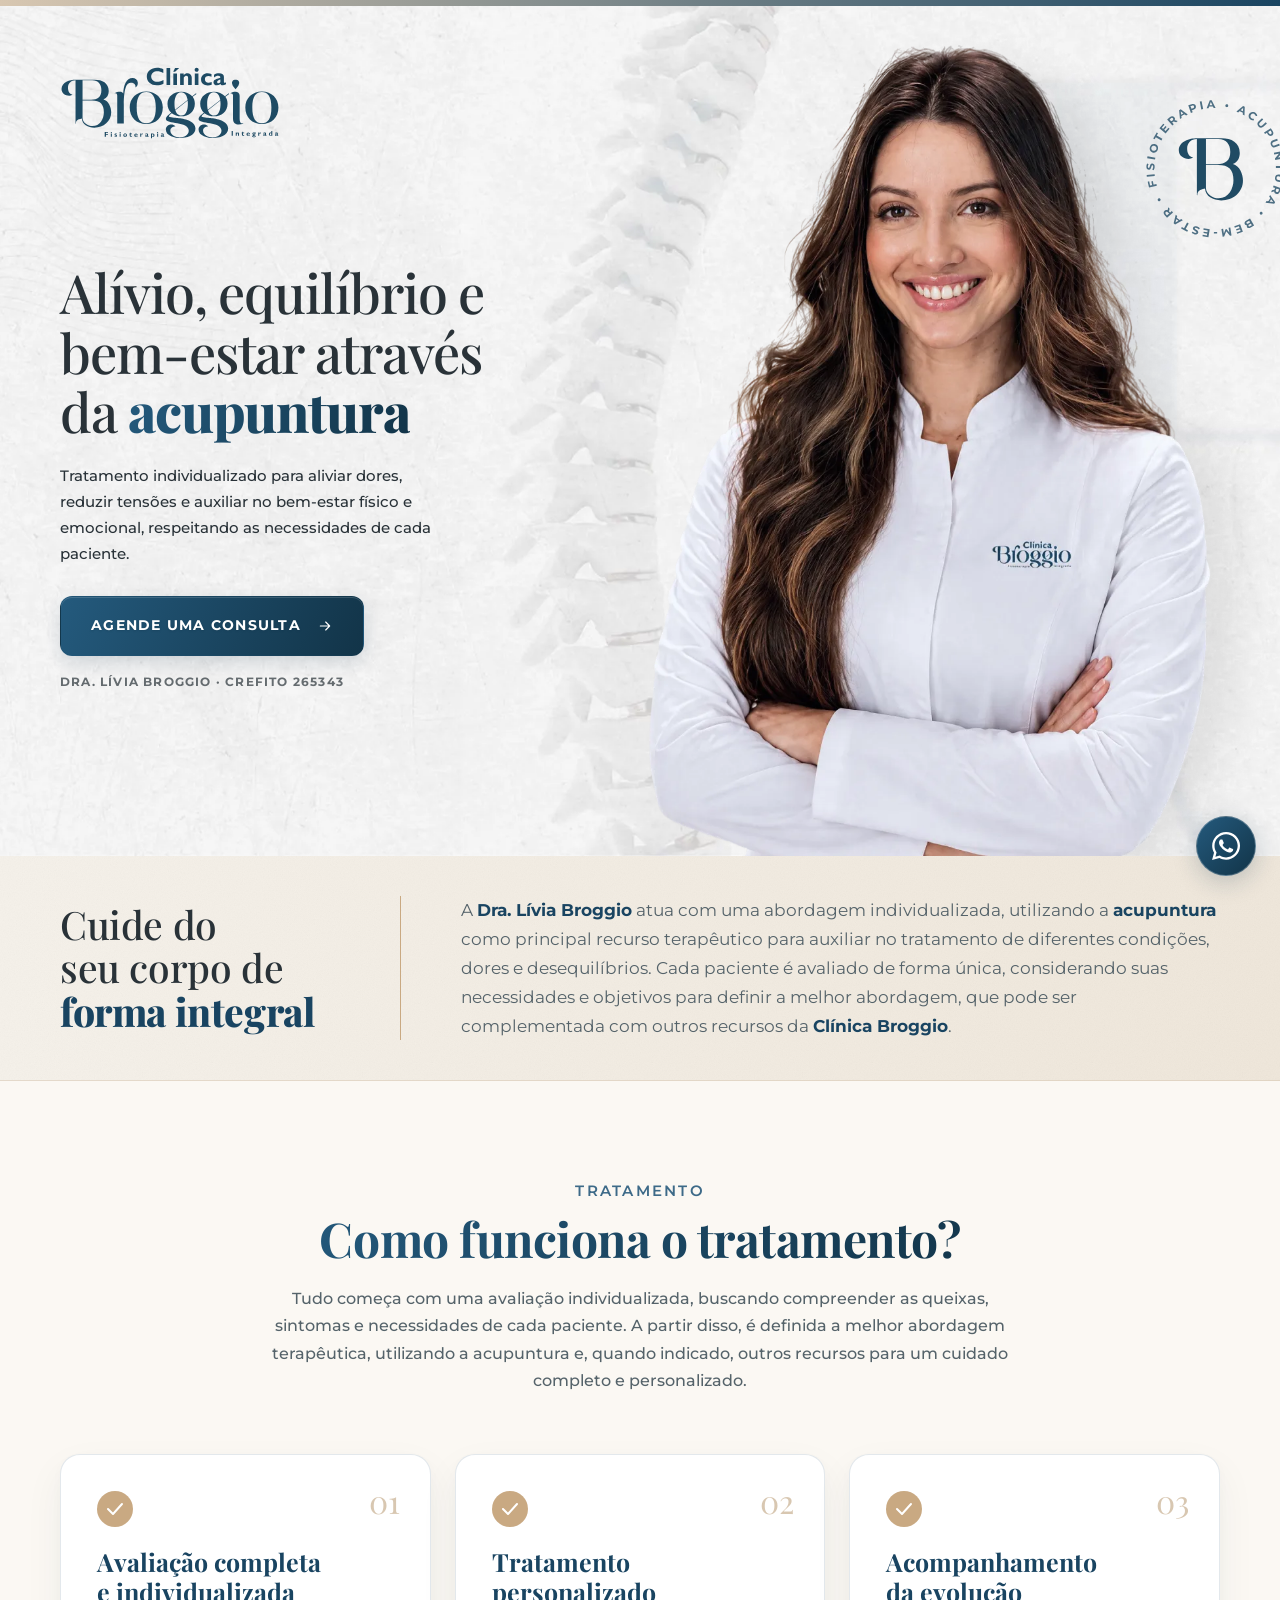
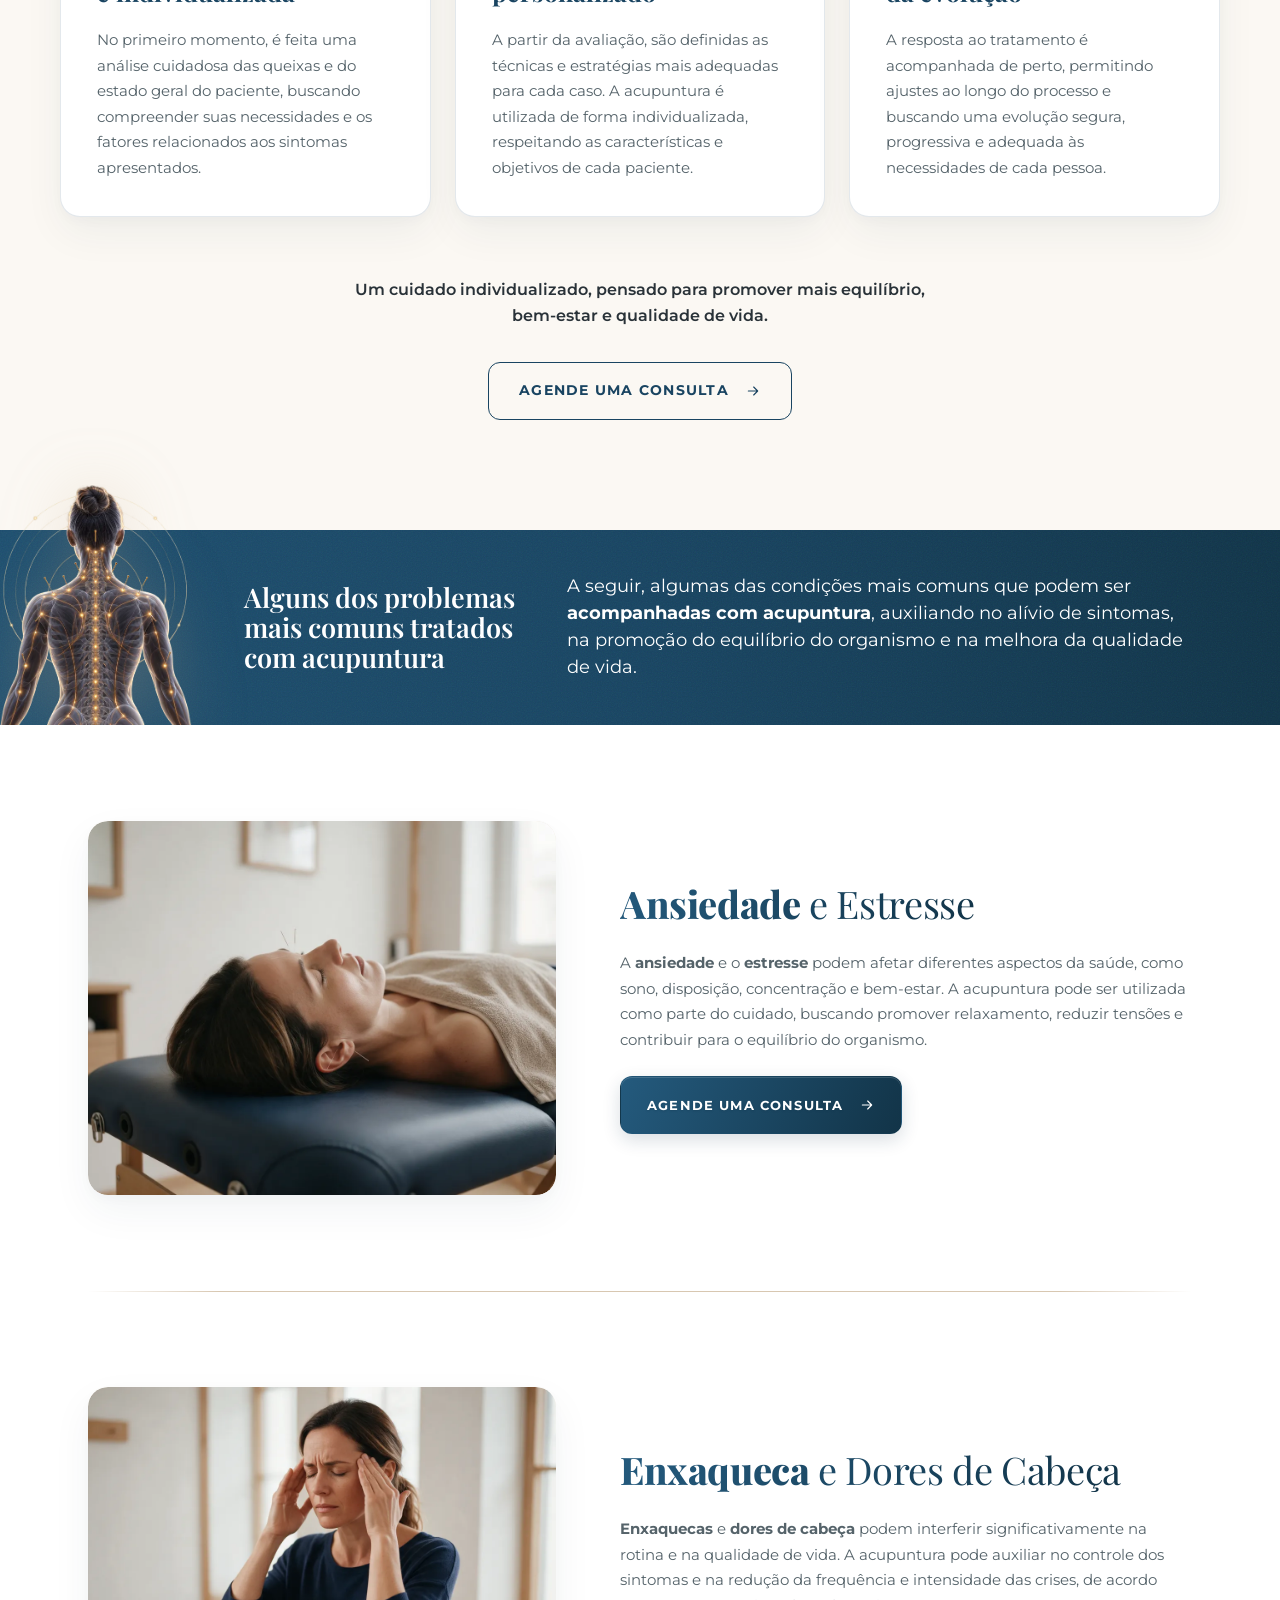
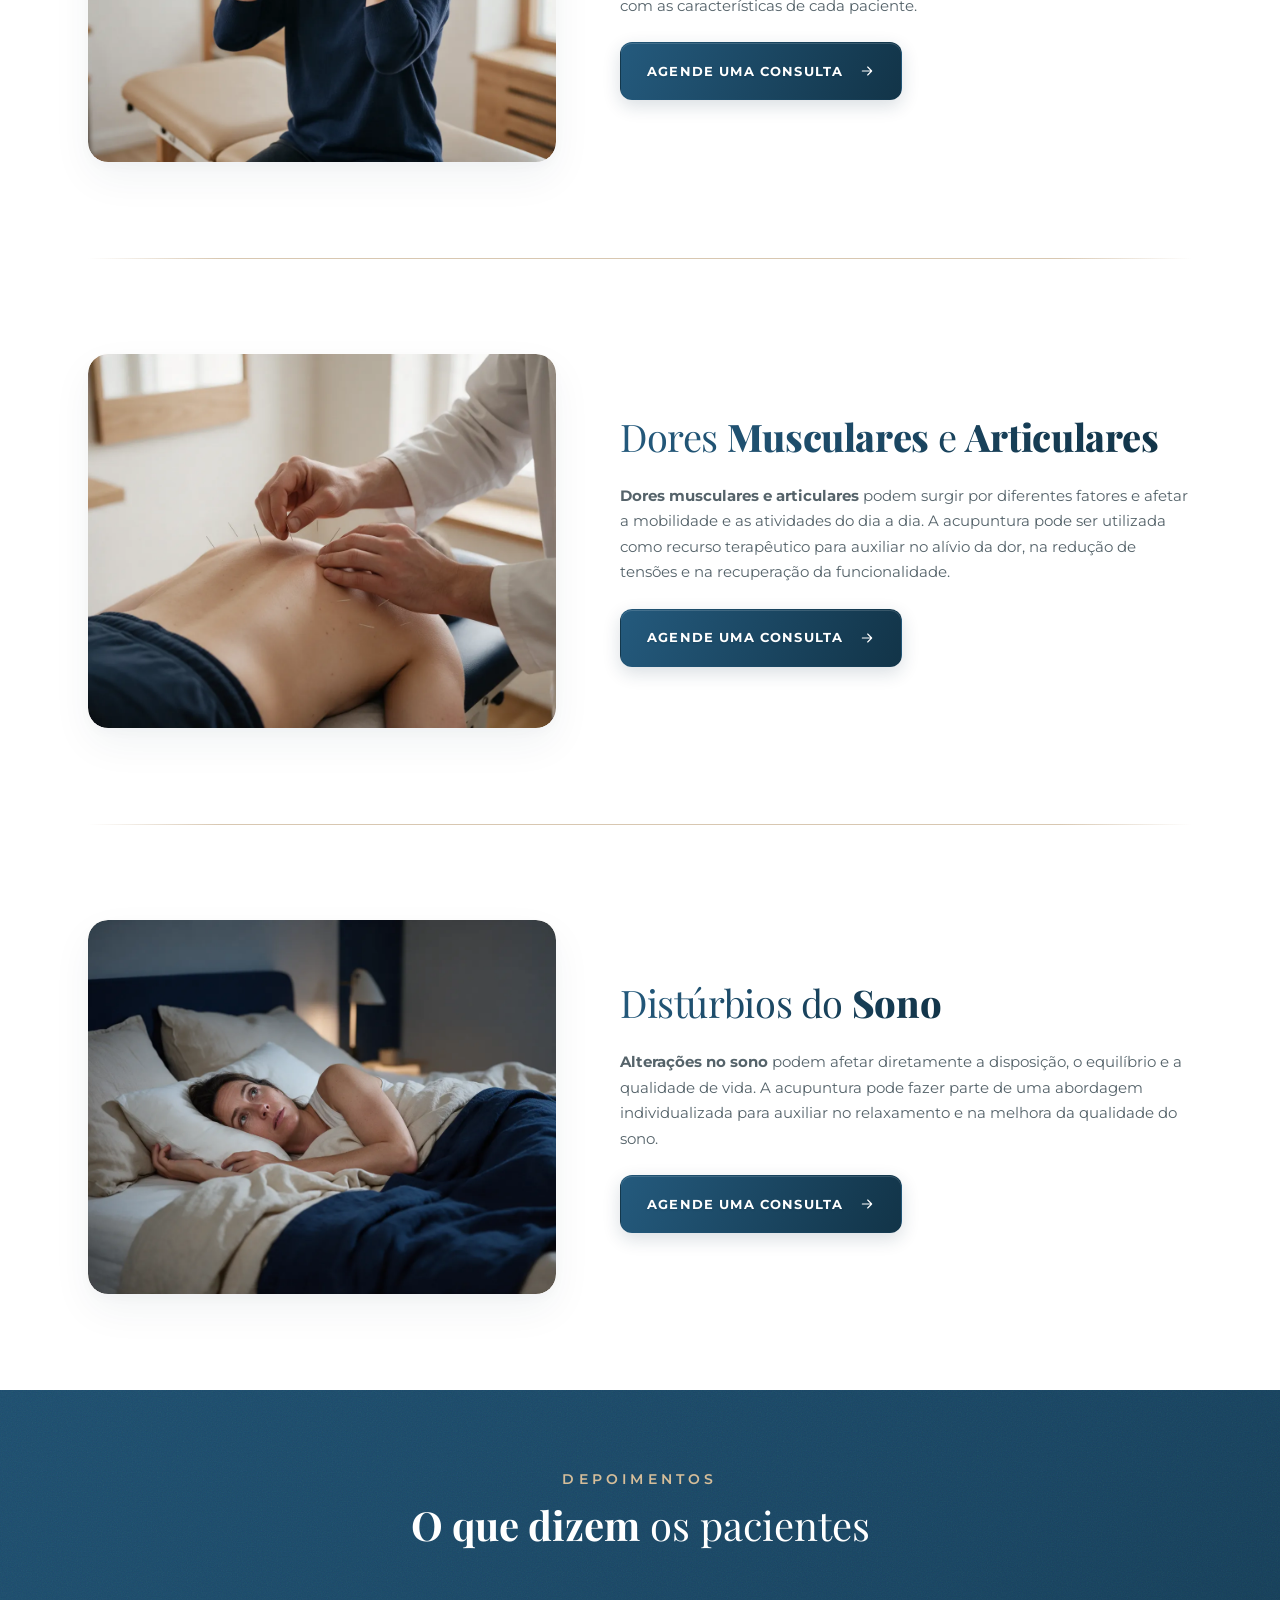
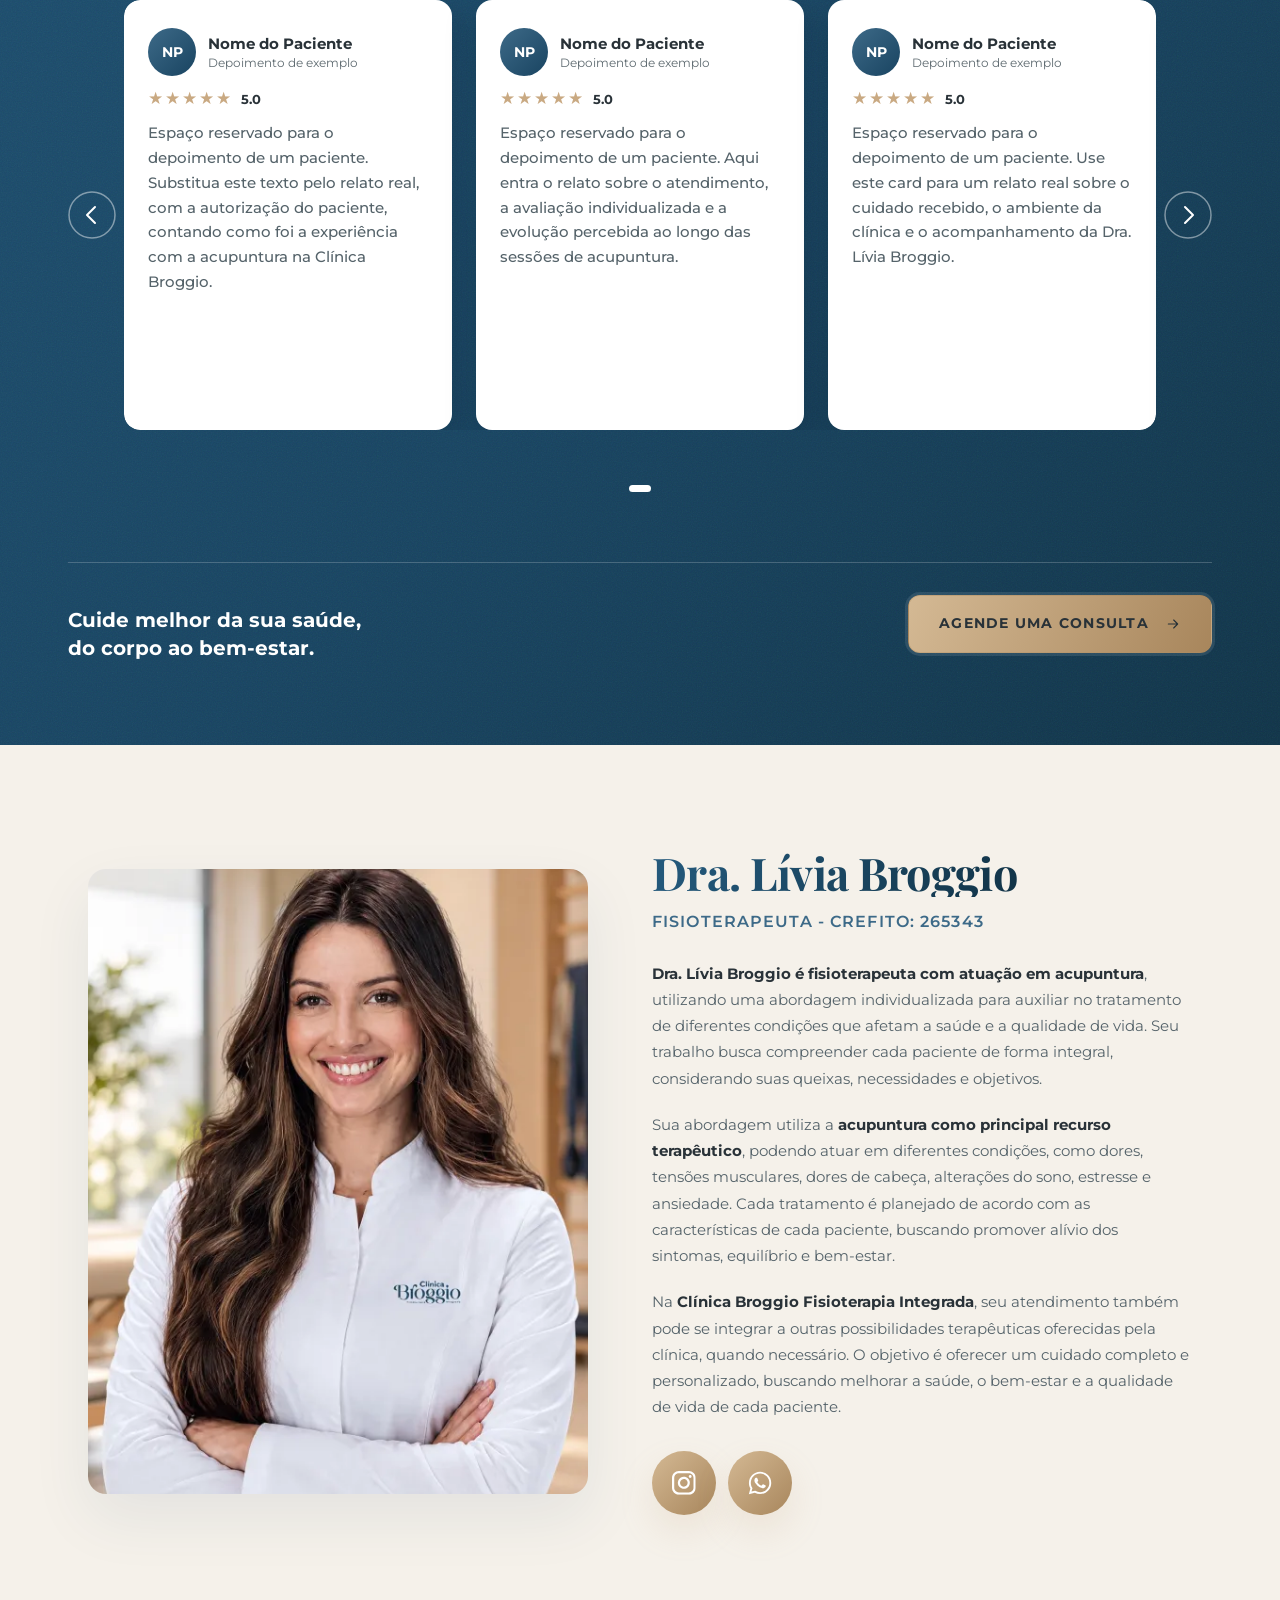
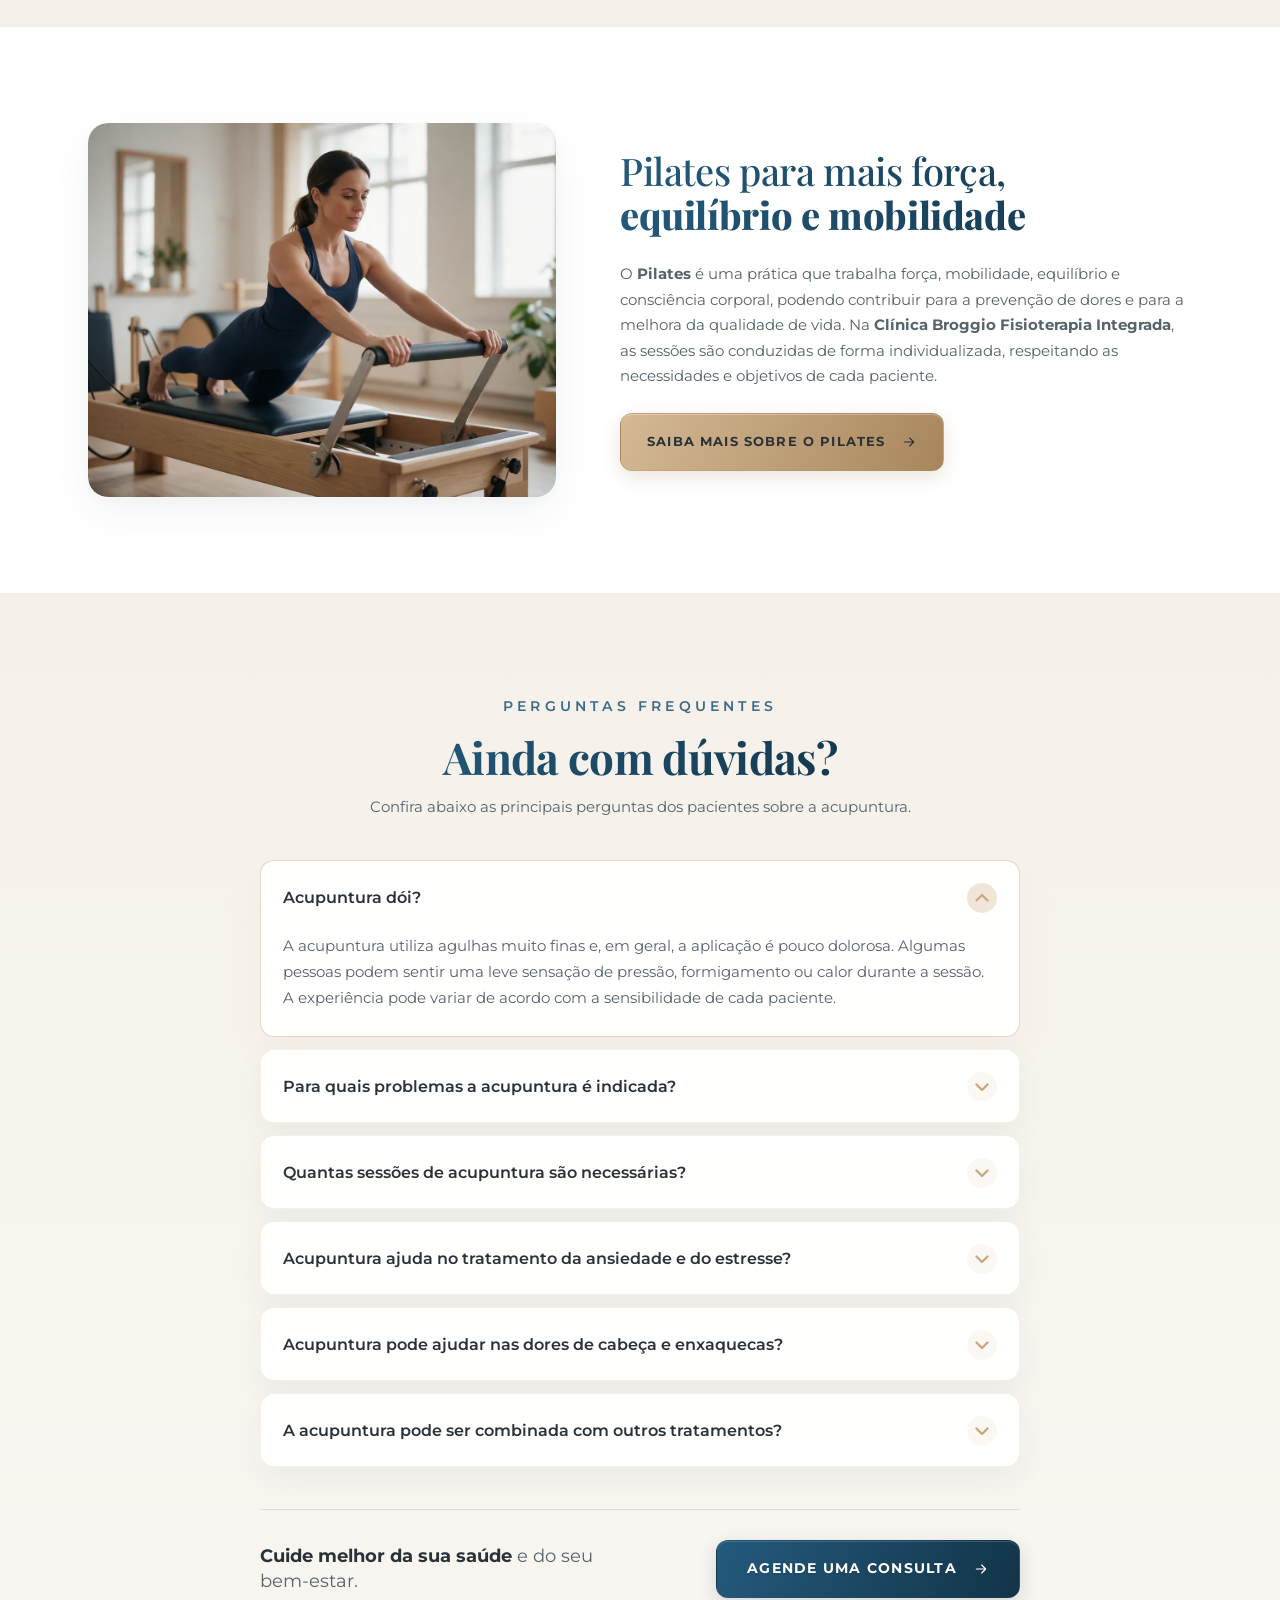
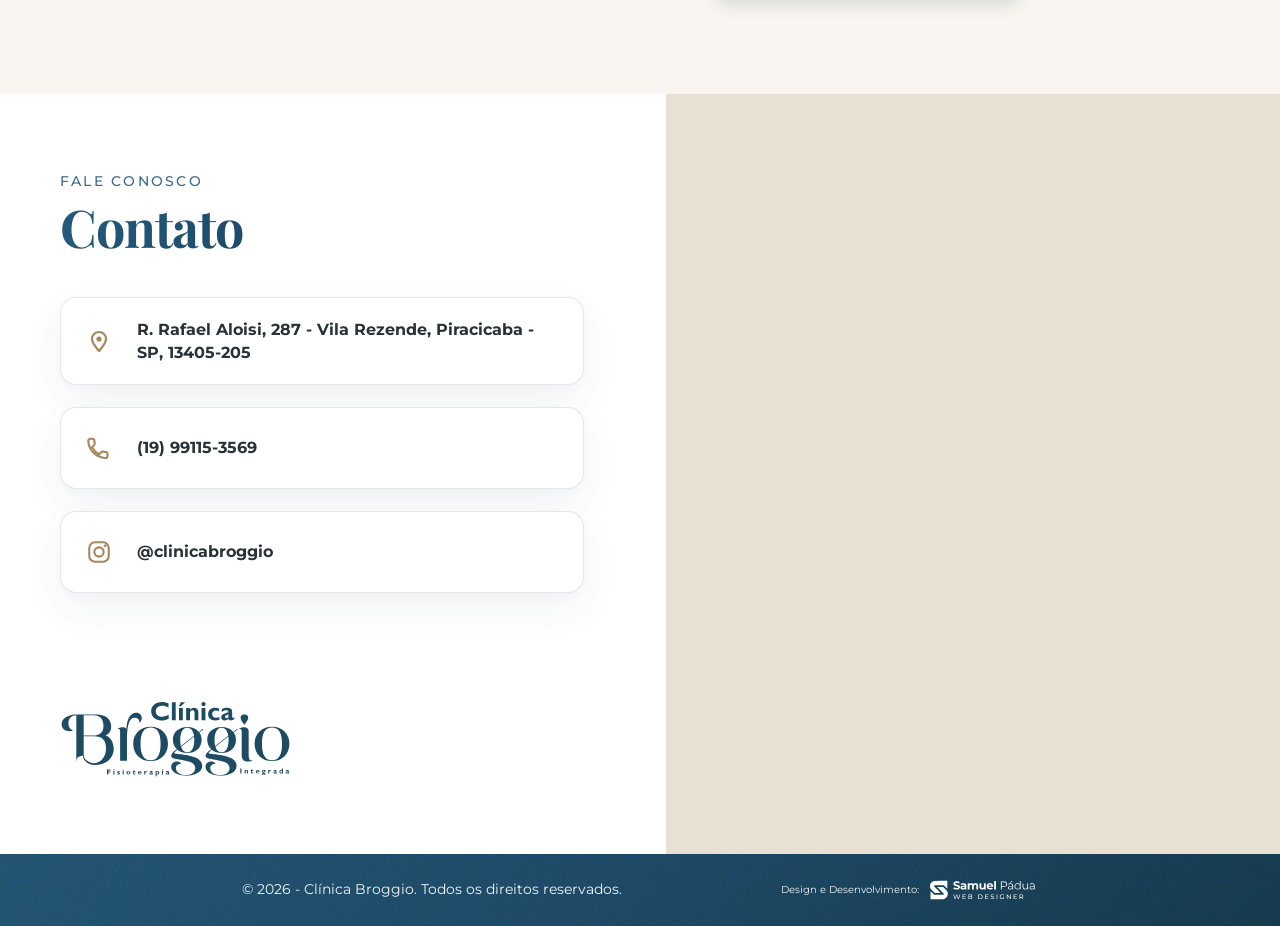
==== index.html @ 984a8316 "feat: página de acupuntura – Dra. Lívia Broggio - Estrutura multipágina (acupuntura/, futuras coluna" ====
<!DOCTYPE html>
<html lang="pt-BR">
<head>
  <meta charset="UTF-8">
  <meta name="viewport" content="width=device-width, initial-scale=1.0">
  <title>Clínica Broggio Fisioterapia Integrada | Piracicaba</title>
  <meta name="robots" content="noindex,follow">
  <meta http-equiv="refresh" content="0; url=./acupuntura/">
  <link rel="icon" type="image/svg+xml" href="assets/brand/iso.svg">
  <script>window.location.replace('./acupuntura/');</script>
</head>
<body>
  <p><a href="./acupuntura/">Acupuntura com a Dra. Lívia Broggio – Clínica Broggio</a></p>
</body>
</html>
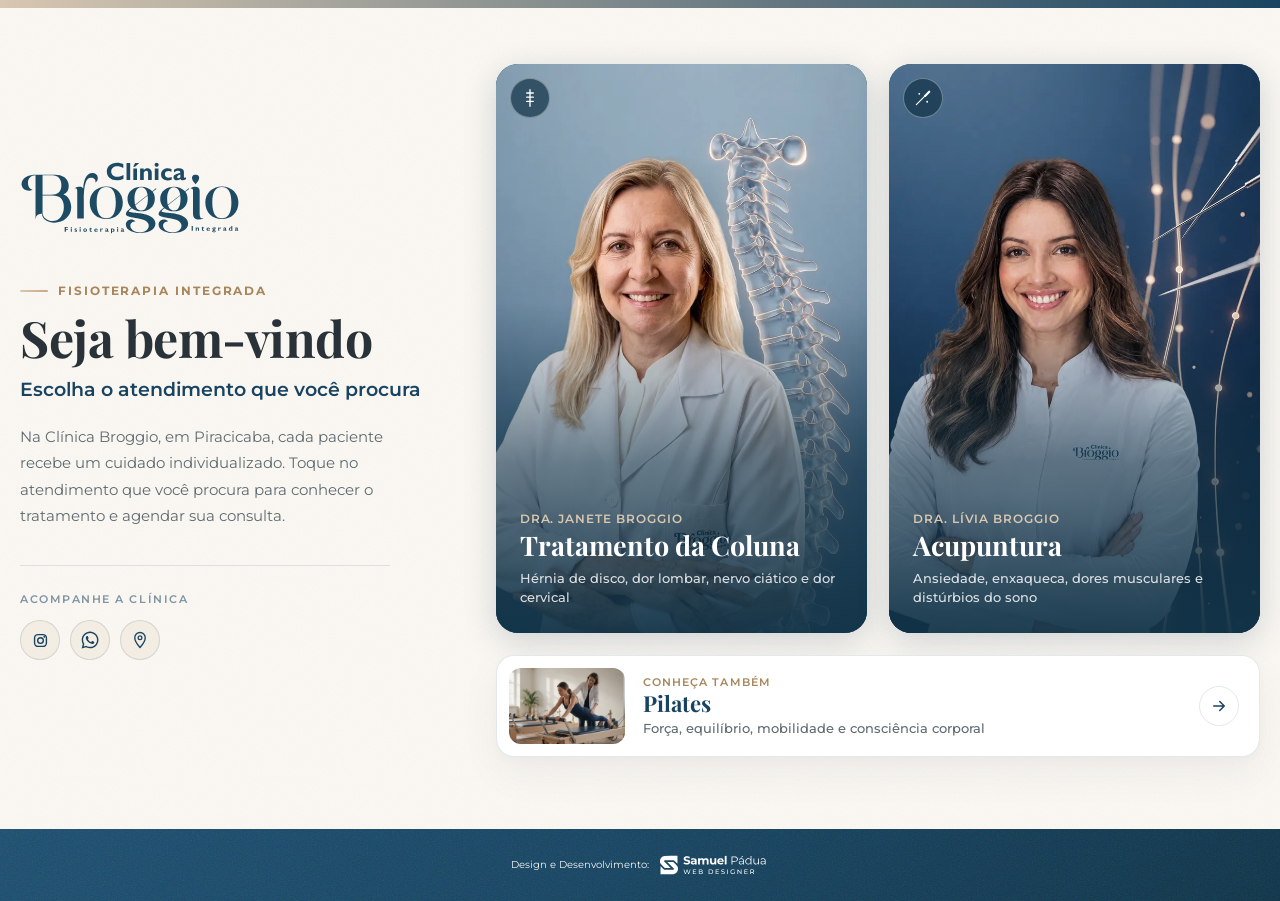
==== commit e51ac932: "feat: portal da Clínica Broggio na página inicial - Substitui o redirect da raiz por um portal com C" ====
--- a/index.html
+++ b/index.html
@@ -3,13 +3,160 @@
 <head>
   <meta charset="UTF-8">
   <meta name="viewport" content="width=device-width, initial-scale=1.0">
-  <title>Clínica Broggio Fisioterapia Integrada | Piracicaba</title>
-  <meta name="robots" content="noindex,follow">
-  <meta http-equiv="refresh" content="0; url=./acupuntura/">
+  <title>Clínica Broggio Fisioterapia Integrada | Coluna, Acupuntura e Pilates em Piracicaba</title>
+  <meta name="description" content="Clínica Broggio Fisioterapia Integrada em Piracicaba: tratamento da coluna com a Dra. Janete Broggio, acupuntura com a Dra. Lívia Broggio e Pilates. Escolha o atendimento e agende sua consulta.">
+  <meta name="robots" content="index,follow">
+  <meta property="og:locale" content="pt_BR">
+  <meta property="og:type" content="website">
+  <meta property="og:site_name" content="Clínica Broggio Fisioterapia Integrada">
+  <meta property="og:title" content="Clínica Broggio Fisioterapia Integrada | Coluna, Acupuntura e Pilates">
+  <meta property="og:description" content="Tratamento da coluna, acupuntura e Pilates na Clínica Broggio, em Piracicaba - SP. Escolha o atendimento que você procura.">
+  <script type="application/ld+json">
+    {
+      "@context": "https://schema.org",
+      "@type": "MedicalBusiness",
+      "name": "Clínica Broggio Fisioterapia Integrada",
+      "image": "assets/brand/logo.svg",
+      "telephone": "+55-19-99115-3569",
+      "priceRange": "$$",
+      "address": {
+        "@type": "PostalAddress",
+        "streetAddress": "R. Rafael Aloisi, 287 - Vila Rezende",
+        "addressLocality": "Piracicaba",
+        "addressRegion": "SP",
+        "postalCode": "13405-205",
+        "addressCountry": "BR"
+      },
+      "sameAs": [
+        "https://www.instagram.com/clinicabroggio/"
+      ]
+    }
+  </script>
   <link rel="icon" type="image/svg+xml" href="assets/brand/iso.svg">
-  <script>window.location.replace('./acupuntura/');</script>
+  <link rel="preconnect" href="https://fonts.googleapis.com">
+  <link rel="preconnect" href="https://fonts.gstatic.com" crossorigin>
+  <link href="https://fonts.googleapis.com/css2?family=Montserrat:wght@400;500;600;700;800&family=Playfair+Display:wght@400;500;600;700;800&display=swap" rel="stylesheet">
+  <link rel="stylesheet" href="assets/css/style.css">
+  <link rel="stylesheet" href="assets/css/portal.css">
 </head>
-<body>
-  <p><a href="./acupuntura/">Acupuntura com a Dra. Lívia Broggio – Clínica Broggio</a></p>
+<body class="portal-page">
+
+  <div class="top-bar"></div>
+
+  <main class="pt-main">
+    <div class="pt-grain"></div>
+
+    <div class="pt-container">
+
+      <!-- Boas-vindas -->
+      <header class="pt-header">
+        <img src="assets/brand/logo.svg" class="pt-logo" alt="Clínica Broggio Fisioterapia Integrada" width="266" height="90">
+        <span class="pt-eyebrow">Fisioterapia Integrada</span>
+        <h1 class="pt-title">Seja bem-vindo</h1>
+        <p class="pt-subtitle">Escolha o atendimento que você procura</p>
+        <p class="pt-intro">Na Clínica Broggio, em Piracicaba, cada paciente recebe um cuidado individualizado. Toque no atendimento que você procura para conhecer o tratamento e agendar sua consulta.</p>
+      </header>
+
+      <!-- Redes sociais -->
+      <div class="pt-social">
+        <span class="pt-social-label">Acompanhe a clínica</span>
+        <div class="pt-social-links">
+          <a href="https://www.instagram.com/clinicabroggio/" class="pt-social-btn" target="_blank" rel="noopener" aria-label="Instagram da Clínica Broggio (@clinicabroggio)">
+            <svg width="17" height="17" viewBox="0 0 28 28" fill="none" xmlns="http://www.w3.org/2000/svg" aria-hidden="true">
+              <rect x="4.25" y="4.25" width="19.5" height="19.5" rx="5.75" stroke="currentColor" stroke-width="2.3"/>
+              <circle cx="14" cy="14" r="4.65" stroke="currentColor" stroke-width="2.3"/>
+              <circle cx="20.2" cy="7.8" r="1.5" fill="currentColor"/>
+            </svg>
+          </a>
+          <a href="https://wa.me/5519991153569?text=Ol%C3%A1!%20Gostaria%20de%20agendar%20uma%20consulta%20na%20Cl%C3%ADnica%20Broggio." class="pt-social-btn" target="_blank" rel="noopener" aria-label="WhatsApp da Clínica Broggio">
+            <svg width="18" height="18" viewBox="0 0 57 57" fill="currentColor" xmlns="http://www.w3.org/2000/svg" aria-hidden="true">
+              <path fill-rule="evenodd" clip-rule="evenodd" d="M47.4216 9.51921C42.4222 4.51401 35.7735 1.75635 28.6904 1.75342C14.0949 1.75342 2.21626 13.6317 2.21039 28.2311C2.20844 32.8981 3.42761 37.4539 5.74495 41.4695L1.98828 55.1909L16.0257 51.5086C19.8936 53.6185 24.2481 54.7304 28.6796 54.7317H28.6907C43.2846 54.7317 55.1645 42.8524 55.1701 28.2523C55.173 21.1767 52.4212 14.5241 47.4216 9.51921ZM28.6904 50.2598H28.6813C24.7322 50.2581 20.8591 49.1968 17.4794 47.1919L16.6761 46.7148L8.34605 48.9L10.5695 40.7784L10.046 39.9457C7.84279 36.4415 6.67939 32.3913 6.68135 28.2328C6.68592 16.0981 16.5593 6.22568 28.6992 6.22568C34.5779 6.22763 40.1039 8.51986 44.2592 12.68C48.4144 16.8401 50.7014 22.3698 50.6994 28.2507C50.6942 40.3863 40.8215 50.2598 28.6904 50.2598ZM40.7628 33.7761C40.1013 33.4448 36.8482 31.8446 36.2416 31.6235C35.6356 31.4027 35.194 31.2928 34.7533 31.9549C34.312 32.617 33.0443 34.1075 32.6581 34.5488C32.2719 34.9904 31.8864 35.0459 31.2246 34.7145C30.5629 34.3834 28.4311 33.6845 25.9037 31.4304C23.937 29.676 22.6092 27.5094 22.223 26.8473C21.8375 26.1845 22.2198 25.861 22.5133 25.497C23.2296 24.6075 23.9468 23.6751 24.1673 23.2338C24.3881 22.7922 24.2775 22.4057 24.1118 22.0746C23.9468 21.7436 22.6236 18.4869 22.0724 17.1617C21.5348 15.8721 20.9898 16.0463 20.5834 16.026C20.1979 16.0068 19.7566 16.0029 19.3154 16.0029C18.8744 16.0029 18.1575 16.1682 17.5508 16.831C16.9445 17.4934 15.2355 19.0939 15.2355 22.3505C15.2355 25.6072 17.6063 28.7533 17.937 29.1949C18.2677 29.6365 22.6027 36.3195 29.2396 39.1851C30.8182 39.8674 32.0505 40.2741 33.0116 40.5791C34.5968 41.0827 36.0387 41.0116 37.1789 40.8413C38.4503 40.6512 41.0932 39.2406 41.645 37.6952C42.1962 36.1496 42.1962 34.825 42.0305 34.5488C41.8655 34.2729 41.4242 34.1075 40.7628 33.7761Z"/>
+            </svg>
+          </a>
+          <a href="https://maps.google.com/?q=R.%20Rafael%20Aloisi,%20287%20-%20Vila%20Rezende,%20Piracicaba%20-%20SP,%2013405-205" class="pt-social-btn" target="_blank" rel="noopener" aria-label="Localização da clínica no Google Maps">
+            <svg width="18" height="18" viewBox="0 0 24 24" fill="none" xmlns="http://www.w3.org/2000/svg" aria-hidden="true">
+              <path d="M12 2C8.13 2 5 5.13 5 9c0 5.25 7 13 7 13s7-7.75 7-13c0-3.87-3.13-7-7-7z" stroke="currentColor" stroke-width="1.8" stroke-linejoin="round"/>
+              <circle cx="12" cy="9" r="2.5" stroke="currentColor" stroke-width="1.7"/>
+            </svg>
+          </a>
+        </div>
+      </div>
+
+      <!-- Os caminhos -->
+      <nav class="pt-paths" aria-label="Escolha o atendimento">
+
+        <!-- Tratamento da Coluna -->
+        <a href="coluna/" class="pt-card pt-card--coluna">
+          <picture>
+            <source srcset="assets/img/portal/portal-coluna.webp" type="image/webp">
+            <img src="assets/img/portal/portal-coluna.jpg" class="pt-card-img" width="720" height="1104" alt="Dra. Janete Broggio de jaleco, fisioterapeuta especializada no tratamento da coluna">
+          </picture>
+          <span class="pt-badge" aria-hidden="true">
+            <svg width="20" height="20" viewBox="0 0 24 24" fill="none" xmlns="http://www.w3.org/2000/svg">
+              <path d="M12 2v20M8 6h8M8 11h8M8 16h8" stroke="white" stroke-width="1.6" stroke-linecap="round" stroke-linejoin="round"/>
+            </svg>
+          </span>
+          <span class="pt-caption">
+            <span class="pt-kicker">Dra. Janete Broggio</span>
+            <span class="pt-card-title">Tratamento da Coluna</span>
+            <span class="pt-card-desc">Hérnia de disco, dor lombar, nervo ciático e dor cervical</span>
+          </span>
+        </a>
+
+        <!-- Acupuntura -->
+        <a href="acupuntura/" class="pt-card pt-card--acupuntura">
+          <picture>
+            <source srcset="assets/img/portal/portal-acupuntura.webp" type="image/webp">
+            <img src="assets/img/portal/portal-acupuntura.jpg" class="pt-card-img" width="720" height="1104" alt="Dra. Lívia Broggio de jaleco, fisioterapeuta pós-graduada em Acupuntura Sistêmica">
+          </picture>
+          <span class="pt-badge" aria-hidden="true">
+            <svg width="20" height="20" viewBox="0 0 24 24" fill="none" xmlns="http://www.w3.org/2000/svg">
+              <path d="M4 20L14.5 9.5" stroke="white" stroke-width="1.4" stroke-linecap="round"/>
+              <path d="M14.5 9.5l5-5" stroke="white" stroke-width="2.6" stroke-linecap="round"/>
+              <circle cx="7.5" cy="7" r="1.1" fill="white"/>
+              <circle cx="17" cy="16.5" r="1.1" fill="white"/>
+            </svg>
+          </span>
+          <span class="pt-caption">
+            <span class="pt-kicker">Dra. Lívia Broggio</span>
+            <span class="pt-card-title">Acupuntura</span>
+            <span class="pt-card-desc">Ansiedade, enxaqueca, dores musculares e distúrbios do sono</span>
+          </span>
+        </a>
+
+        <!-- Pilates (secundário) -->
+        <a href="pilates/" class="pt-mini">
+          <picture>
+            <source srcset="assets/img/portal/portal-pilates.webp" type="image/webp">
+            <img src="assets/img/portal/portal-pilates.jpg" class="pt-mini-img" width="640" height="400" alt="Aluna em exercício no reformer, orientada por fisioterapeuta">
+          </picture>
+          <span class="pt-mini-text">
+            <span class="pt-mini-kicker">Conheça também</span>
+            <span class="pt-mini-title">Pilates</span>
+            <span class="pt-mini-desc">Força, equilíbrio, mobilidade e consciência corporal</span>
+          </span>
+          <span class="pt-mini-arrow" aria-hidden="true">
+            <svg width="18" height="18" viewBox="0 0 24 24" fill="none" xmlns="http://www.w3.org/2000/svg">
+              <path d="M5 12h14M13 6l6 6-6 6" stroke="currentColor" stroke-width="2" stroke-linecap="round" stroke-linejoin="round"/>
+            </svg>
+          </span>
+        </a>
+
+      </nav>
+
+    </div>
+  </main>
+
+  <!-- Footer -->
+  <footer class="site-footer">
+    <div class="site-footer-grain"></div>
+    <div class="site-footer-inner">
+      <a href="https://samuelpadua.com.br/" class="site-footer-credit" target="_blank" rel="noopener" aria-label="Design e Desenvolvimento por Samuel Pádua Web Designer">
+        <span class="site-footer-credit-text">Design e Desenvolvimento:</span>
+        <img src="assets/brand/logo-samuel.svg" alt="Samuel Pádua Web Designer" class="site-footer-credit-logo">
+      </a>
+    </div>
+  </footer>
+
 </body>
 </html>
--- a/assets/css/style.css
+++ b/assets/css/style.css
@@ -0,0 +1,2877 @@
+/* ===== RESET & BASE ===== */
+*, *::before, *::after { box-sizing: border-box; margin: 0; padding: 0; }
+
+:root {
+  --dark:       #293238;
+  --primary:    #194461;
+  --teal:       #A9BBC0;
+  --white:      #FFFFFF;
+  --paper:      #FBF8F3;
+  --muted:      #5E6A70;
+  --border:     rgba(25, 68, 97, 0.12);
+  --ease-out:   cubic-bezier(0.22, 1, 0.36, 1);
+  --shadow-soft: 0 4px 12px rgba(18, 52, 72, 0.025), 0 16px 40px rgba(18, 52, 72, 0.055);
+  --gray-bg:    #F5F1EA;
+  --deep:       #123448;
+  --accent:     #C9A982;
+  --accent-dark:#A8865C;
+  --sand:       #D8C7B1;
+  --text:       #55636A;
+  --font-display: 'Playfair Display', Georgia, serif;
+  --grad-start: #245A7D;
+  --grad-end:   #123448;
+  --gradient:   linear-gradient(110deg, var(--grad-start), var(--grad-end));
+}
+
+html { scroll-behavior: smooth; overflow-x: hidden; }
+
+html {
+  scrollbar-color: #C9A982 rgba(25, 68, 97, 0.12);
+  scrollbar-width: thin;
+}
+
+body {
+  font-family: 'Montserrat', sans-serif;
+  color: var(--dark);
+  background: var(--white);
+  overflow-x: hidden;
+  -webkit-font-smoothing: antialiased;
+}
+
+::selection { background: #D8E1E4; color: var(--dark); }
+
+:where(a, button, [tabindex]):focus-visible {
+  outline: 3px solid #3D6A88;
+  outline-offset: 5px;
+}
+
+:where(h1, h2, h3) { text-wrap: balance; }
+
+.skip-link {
+  position: fixed;
+  top: 12px;
+  left: 12px;
+  z-index: 1100;
+  padding: 12px 20px;
+  border-radius: 8px;
+  background: var(--white);
+  color: var(--dark);
+  width: 1px;
+  height: 1px;
+  overflow: hidden;
+  clip-path: inset(50%);
+}
+
+.skip-link:focus { width: auto; height: auto; clip-path: none; }
+
+body::-webkit-scrollbar {
+  width: 12px;
+}
+
+body::-webkit-scrollbar-track {
+  background: rgba(25, 68, 97, 0.08);
+}
+
+body::-webkit-scrollbar-thumb {
+  background: linear-gradient(180deg, #D8C7B1 0%, #C9A982 100%);
+  border-radius: 999px;
+  border: 2px solid rgba(255, 255, 255, 0.75);
+}
+
+body::-webkit-scrollbar-thumb:hover {
+  background: linear-gradient(180deg, #E0D2BF 0%, #C9A982 100%);
+}
+
+/* ===== TIPOGRAFIA DE TÍTULOS ===== */
+.hero-left h1,
+.intro-left h2,
+.treatment-title,
+.card h3,
+.problems-headline,
+.condition-title,
+.reviews-title,
+.profile-title,
+.faq-title,
+.contact-title {
+  font-family: var(--font-display);
+}
+
+/* ===== SCROLL REVEAL ===== */
+.reveal-item[data-reveal] {
+  --reveal-x: 0px;
+  --reveal-y: 22px;
+  --reveal-scale: 1;
+  opacity: 0;
+  translate: var(--reveal-x) var(--reveal-y);
+  scale: var(--reveal-scale);
+  transition:
+    opacity 0.7s var(--ease-out) var(--reveal-delay, 0ms),
+    translate 0.7s var(--ease-out) var(--reveal-delay, 0ms),
+    scale 0.7s var(--ease-out) var(--reveal-delay, 0ms),
+    transform 0.3s var(--ease-out),
+    box-shadow 0.3s ease,
+    border-color 0.3s ease;
+}
+
+.reveal-item[data-reveal="left"] {
+  --reveal-x: -24px;
+  --reveal-y: 0px;
+}
+
+.reveal-item[data-reveal="right"] {
+  --reveal-x: 24px;
+  --reveal-y: 0px;
+}
+
+.reveal-item[data-reveal="up"] {
+  --reveal-y: 24px;
+}
+
+.reveal-item[data-reveal="zoom"] {
+  --reveal-y: 18px;
+  --reveal-scale: 0.985;
+}
+
+.reveal-item[data-reveal].is-visible {
+  opacity: 1;
+  translate: 0 0;
+  scale: 1;
+}
+
+/* ===== TOP BAR ===== */
+.top-bar {
+  height: 6px;
+  background: linear-gradient(to right, #D8C7B1 0%, #194461 100%);
+  width: 100%;
+}
+
+/* ===== HERO SECTION ===== */
+.hero {
+  position: relative;
+  height: 850px;
+  display: flex;
+  align-items: stretch;
+  overflow: hidden;
+}
+
+.hero-bg {
+  position: absolute;
+  inset: 0;
+  background-image: url('../img/bg-hero.jpg');
+  background-image: image-set(url('../img/bg-hero.webp') type('image/webp'), url('../img/bg-hero.jpg') type('image/jpeg'));
+  background-size: cover;
+  background-position: center;
+  z-index: 0;
+}
+
+.hero-inner {
+  position: relative;
+  z-index: 1;
+  width: 100%;
+  max-width: 1280px;
+  margin: 0 auto;
+  padding: 0 60px;
+  display: flex;
+  flex-direction: column;
+}
+
+/* ===== HEADER / LOGO ===== */
+.hero-header {
+  padding: 60px 0 0;
+  flex: 0 0 auto;
+}
+
+.logo {
+  height: 74px;
+  width: auto;
+  display: block;
+}
+
+.logo-link {
+  display: inline-block;
+  border-radius: 8px;
+}
+
+/* ===== HERO CONTENT ===== */
+.hero-content {
+  display: flex;
+  align-items: stretch;
+  gap: 40px;
+  flex: 1;
+}
+
+/* ===== LEFT COLUMN ===== */
+.hero-left {
+  flex: 0 0 431px;
+  display: flex;
+  flex-direction: column;
+  justify-content: center;
+  padding-bottom: 44px;
+}
+
+.hero-left h1 {
+  font-size: 54px;
+  font-weight: 500;
+  line-height: 1.1;
+  letter-spacing: -0.02em;
+  color: var(--dark);
+  margin-bottom: 21px;
+}
+
+.gradient-text {
+  background: var(--gradient);
+  -webkit-background-clip: text;
+  -webkit-text-fill-color: transparent;
+  background-clip: text;
+  display: inline;
+  font-weight: 800;
+}
+
+.subtext {
+  font-size: 15px;
+  font-weight: 500;
+  line-height: 1.75;
+  color: var(--dark);
+  max-width: 387px;
+  margin-bottom: 28px;
+}
+
+.btn-cta {
+  display: inline-flex;
+  align-items: center;
+  justify-content: center;
+  gap: 16px;
+  background: linear-gradient(115deg, #245A7D, #123448);
+  border: 1px solid rgba(25, 68, 97, 0.1);
+  box-shadow: 0 6px 18px rgba(18, 52, 72, 0.16), inset 0 1px rgba(255, 255, 255, 0.15);
+  overflow: hidden;
+  position: relative;
+  color: var(--white);
+  text-shadow: 0 1px 2px rgba(18, 52, 72, 0.28);
+  font-family: 'Montserrat', sans-serif;
+  font-size: 14px;
+  font-weight: 700;
+  line-height: 1.28;
+  letter-spacing: 0.09em;
+  text-transform: uppercase;
+  text-decoration: none;
+  min-height: 58px;
+  height: auto;
+  padding: 18px 30px;
+  border-radius: 12px;
+  align-self: flex-start;
+  transition: transform 0.3s var(--ease-out), box-shadow 0.3s ease;
+  margin-bottom: 20px;
+}
+
+.btn-cta::before {
+  content: '';
+  order: 1;
+  flex: 0 0 16px;
+  width: 16px;
+  height: 16px;
+  background: url("data:image/svg+xml,%3Csvg xmlns='http://www.w3.org/2000/svg' width='16' height='16' viewBox='0 0 24 24' fill='none' stroke='white' stroke-width='1.7' stroke-linecap='round' stroke-linejoin='round'%3E%3Cpath d='M5 12h14M13 6l6 6-6 6'/%3E%3C/svg%3E") center/contain no-repeat;
+  transition: transform 0.3s var(--ease-out);
+}
+
+.btn-cta::after {
+  content: '';
+  position: absolute;
+  top: -50%;
+  left: 0;
+  width: 45%;
+  height: 200%;
+  background: linear-gradient(
+    to right,
+    transparent,
+    rgba(255, 255, 255, 0.22),
+    transparent
+  );
+  transform: translateX(-160%) skewX(-18deg);
+  pointer-events: none;
+}
+
+@media (hover: hover) and (pointer: fine) {
+  .btn-cta:hover {
+    transform: translateY(-3px);
+    box-shadow: 0 12px 28px rgba(18, 52, 72, 0.22), inset 0 1px rgba(255, 255, 255, 0.15);
+  }
+
+  .btn-cta:hover::before { transform: translateX(3px); }
+  .btn-cta:hover::after { animation: btn-shine 0.85s var(--ease-out); }
+}
+
+.btn-cta:active { transform: translateY(0); }
+
+.crefito {
+  font-size: 12px;
+  font-weight: 700;
+  letter-spacing: 0.1em;
+  color: var(--dark);
+  text-transform: uppercase;
+  opacity: 0.7;
+}
+
+/* CTA do hero 12% menor que o padrão (somente desktop) */
+@media (min-width: 821px) {
+  .hero .btn-cta {
+    min-height: 60px;
+    padding: 18px 30px;
+    font-size: 14px;
+    border-radius: 12px;
+    margin-bottom: 18px;
+  }
+}
+
+/* ===== RIGHT COLUMN ===== */
+.hero-right {
+  flex: 1;
+  align-self: stretch;
+  position: relative;
+  display: flex;
+  align-items: flex-end;
+  justify-content: center;
+}
+
+.doctor-img {
+  position: absolute;
+  bottom: 0;
+  left: 50%;
+  transform: translateX(-40%);
+  z-index: 2;
+  height: 820px;
+  width: auto;
+  display: block;
+  object-fit: contain;
+  object-position: bottom;
+}
+
+/* ===== STAMP ANIMADO ===== */
+.stamp-wrapper {
+  position: absolute;
+  top: -36px;
+  right: -60px;
+  width: 162px;
+  height: 162px;
+  z-index: 3;
+  transform: translate(10%, -10%) scale(0.9);
+}
+
+.stamp-txt {
+  position: absolute;
+  inset: 0;
+  width: 162px;
+  height: 162px;
+  animation: spin-stamp 48s linear infinite;
+  transform-origin: center center;
+}
+
+.stamp-iso {
+  position: absolute;
+  top: 50%;
+  left: 50%;
+  transform: translate(-50%, -50%);
+  width: 83px;
+  height: 83px;
+}
+
+@keyframes btn-shine {
+  from { transform: translateX(-160%) skewX(-18deg); }
+  to { transform: translateX(380%) skewX(-18deg); }
+}
+
+@keyframes entrance {
+  from { opacity: 0; translate: 0 16px; }
+  to { opacity: 1; translate: 0 0; }
+}
+
+.hero-header { animation: entrance 0.75s var(--ease-out) both; }
+.hero-left > * { animation: entrance 0.8s var(--ease-out) backwards; }
+.hero-left h1 { animation-delay: 0.08s; }
+.hero-left .subtext { animation-delay: 0.16s; }
+.hero-left .btn-cta { animation-delay: 0.24s; }
+.hero-left .crefito { animation-delay: 0.3s; }
+.hero-right { animation: entrance 1s var(--ease-out) 0.12s backwards; }
+
+@keyframes spin-stamp {
+  from { transform: rotate(0deg); }
+  to   { transform: rotate(360deg); }
+}
+
+/* ===== INTRO BLOCK ===== */
+.intro-block {
+  position: relative;
+  min-height: 200px;
+  padding: 40px 0;
+  display: flex;
+  align-items: center;
+  background: linear-gradient(120deg, #245A7D 0%, #194461 45%, #123448 100%);
+  overflow: hidden;
+}
+
+/* Grain visível sobre o gradient */
+.intro-block::after {
+  content: '';
+  position: absolute;
+  inset: 0;
+  background-image: url("data:image/svg+xml,%3Csvg xmlns='http://www.w3.org/2000/svg' width='220' height='220'%3E%3Cfilter id='g'%3E%3CfeTurbulence type='fractalNoise' baseFrequency='0.85' numOctaves='3' stitchTiles='stitch'/%3E%3CfeColorMatrix type='saturate' values='0'/%3E%3C/filter%3E%3Crect width='220' height='220' filter='url(%23g)'/%3E%3C/svg%3E");
+  background-repeat: repeat;
+  background-size: 220px 220px;
+  mix-blend-mode: overlay;
+  opacity: 0.18;
+  pointer-events: none;
+  z-index: 2;
+}
+
+.intro-inner {
+  position: relative;
+  z-index: 3;
+  width: 100%;
+  max-width: 1280px;
+  margin: 0 auto;
+  padding: 0 60px;
+  display: flex;
+  align-items: center;
+  gap: 60px;
+}
+
+.intro-left {
+  flex: 0 0 280px;
+}
+
+.intro-left h2 {
+  font-size: 39px;
+  font-weight: 500;
+  line-height: 1.12;
+  letter-spacing: -0.01em;
+  color: var(--white);
+}
+
+.intro-left h2 strong {
+  font-weight: 800;
+  display: block;
+  color: #D6BE9A;
+}
+
+.intro-right {
+  position: relative;
+  padding-left: 60px;
+  border-left: 1px solid rgba(201, 169, 130, 0.6);
+}
+
+.intro-right {
+  flex: 1;
+}
+
+.intro-right p {
+  font-size: 17px;
+  font-weight: 400;
+  line-height: 1.7;
+  color: rgba(255, 255, 255, 0.88);
+}
+
+.intro-right p strong {
+  font-weight: 700;
+  color: var(--white);
+}
+
+.intro-right .intro-lead {
+  margin-bottom: 10px;
+  font-size: 21px;
+  font-weight: 600;
+  line-height: 1.4;
+  color: #D6BE9A;
+}
+
+/* Responsivo intro */
+@media (max-width: 820px) {
+  .intro-block { height: auto; padding: 44px 0; }
+
+  .intro-inner {
+    flex-direction: column;
+    gap: 28px;
+    padding: 0 32px;
+  }
+
+  .intro-left { flex: none; width: 100%; }
+
+  .intro-right { padding-left: 0; border-left: 0; padding-top: 24px; border-top: 1px solid rgba(201, 169, 130, 0.6); }
+
+  .intro-left h2 { font-size: 32px; }
+
+  .intro-right p { font-size: 16px; }
+}
+
+@media (max-width: 480px) {
+  .intro-block { height: auto; padding: 40px 0; }
+
+  .intro-inner { padding: 0 24px; gap: 20px; }
+
+  .intro-left h2 { font-size: 28px; }
+
+  .intro-right p { font-size: 15px; }
+}
+
+/* ===== TREATMENT BLOCK ===== */
+.treatment-block {
+  background: var(--paper);
+  padding: 100px 0 90px;
+}
+
+.treatment-inner {
+  max-width: 1280px;
+  margin: 0 auto;
+  padding: 0 60px;
+  display: flex;
+  flex-direction: column;
+  align-items: center;
+  gap: 60px;
+}
+
+/* Header */
+.treatment-header {
+  text-align: center;
+  max-width: 760px;
+}
+
+.tagline {
+  display: block;
+  font-size: 15px;
+  font-weight: 600;
+  letter-spacing: 0.15em;
+  text-transform: uppercase;
+  color: #3D6A88;
+  margin-bottom: 12px;
+}
+
+.treatment-title {
+  font-size: 48px;
+  font-weight: 700;
+  line-height: 1.1;
+  letter-spacing: -0.01em;
+  background: var(--gradient);
+  -webkit-background-clip: text;
+  -webkit-text-fill-color: transparent;
+  background-clip: text;
+  margin-bottom: 20px;
+}
+
+.treatment-desc {
+  font-size: 16px;
+  font-weight: 500;
+  line-height: 1.7;
+  color: #55636A;
+}
+
+/* Cards grid */
+.cards-grid {
+  display: grid;
+  grid-template-columns: repeat(3, 1fr);
+  gap: 24px;
+  width: 100%;
+}
+
+.card {
+  background: var(--white);
+  border-radius: 20px;
+  padding: 36px;
+  box-shadow: var(--shadow-soft);
+  border: 1px solid var(--border);
+  position: relative;
+  transition: border-color 0.3s ease, box-shadow 0.3s ease, transform 0.3s ease;
+  display: flex;
+  flex-direction: column;
+  gap: 20px;
+}
+
+.cards-grid { counter-reset: treatment-step; }
+
+.card::before {
+  counter-increment: treatment-step;
+  content: counter(treatment-step, decimal-leading-zero);
+  position: absolute;
+  top: 30px;
+  right: 30px;
+  font-family: var(--font-display);
+  font-size: 32px;
+  line-height: 1;
+  color: #D8C7B1;
+}
+
+@media (hover: hover) and (pointer: fine) {
+  .card:hover {
+    border-color: #A9BBC0;
+    box-shadow: 0 16px 40px rgba(18, 52, 72, 0.09);
+    transform: translateY(-5px);
+  }
+}
+
+.card-icon svg {
+  display: block;
+}
+
+.card h3 {
+  font-size: 25px;
+  font-weight: 700;
+  line-height: 1.2;
+  color: var(--primary);
+}
+
+.card p {
+  font-size: 15px;
+  font-weight: 400;
+  line-height: 1.7;
+  color: #55636A;
+}
+
+/* Footer */
+.treatment-footer {
+  display: flex;
+  flex-direction: column;
+  align-items: center;
+  gap: 32px;
+  text-align: center;
+}
+
+.treatment-footer > p {
+  font-size: 16px;
+  font-weight: 600;
+  line-height: 1.65;
+  color: var(--dark);
+}
+
+.btn-cta--center {
+  align-self: center;
+}
+
+/* Variante contorno (rodapé do bloco de tratamento) */
+.btn-cta--outline {
+  background: transparent;
+  color: var(--primary);
+  border: 1.5px solid var(--primary);
+  box-shadow: none;
+  text-shadow: none;
+}
+
+.btn-cta--outline::before {
+  background-image: url("data:image/svg+xml,%3Csvg xmlns='http://www.w3.org/2000/svg' width='16' height='16' viewBox='0 0 24 24' fill='none' stroke='%23194461' stroke-width='1.7' stroke-linecap='round' stroke-linejoin='round'%3E%3Cpath d='M5 12h14M13 6l6 6-6 6'/%3E%3C/svg%3E");
+}
+
+.btn-cta--outline::after { display: none; }
+
+@media (hover: hover) and (pointer: fine) {
+  .btn-cta--outline:hover {
+    background: var(--primary);
+    color: var(--white);
+    box-shadow: 0 12px 28px rgba(18, 52, 72, 0.18);
+  }
+
+  .btn-cta--outline:hover::before {
+    background-image: url("data:image/svg+xml,%3Csvg xmlns='http://www.w3.org/2000/svg' width='16' height='16' viewBox='0 0 24 24' fill='none' stroke='white' stroke-width='1.7' stroke-linecap='round' stroke-linejoin='round'%3E%3Cpath d='M5 12h14M13 6l6 6-6 6'/%3E%3C/svg%3E");
+  }
+}
+
+/* Variante champagne (destaques premium, ex.: cross-sell) */
+.btn-cta--accent {
+  background: linear-gradient(115deg, #D4B994, var(--accent-dark));
+  color: var(--dark);
+  border-color: rgba(168, 134, 92, 0.35);
+  text-shadow: none;
+  box-shadow: 0 6px 18px rgba(168, 134, 92, 0.22), inset 0 1px rgba(255, 255, 255, 0.3);
+}
+
+.btn-cta--accent::before {
+  background-image: url("data:image/svg+xml,%3Csvg xmlns='http://www.w3.org/2000/svg' width='16' height='16' viewBox='0 0 24 24' fill='none' stroke='%23293238' stroke-width='1.7' stroke-linecap='round' stroke-linejoin='round'%3E%3Cpath d='M5 12h14M13 6l6 6-6 6'/%3E%3C/svg%3E");
+}
+
+@media (hover: hover) and (pointer: fine) {
+  .btn-cta--accent:hover {
+    box-shadow: 0 12px 28px rgba(168, 134, 92, 0.3), inset 0 1px rgba(255, 255, 255, 0.3);
+  }
+}
+
+/* Responsivo treatment */
+@media (max-width: 900px) {
+  .cards-grid { grid-template-columns: 1fr; gap: 20px; }
+  .treatment-title { font-size: 36px; }
+  .treatment-block { padding: 72px 0; }
+  .treatment-inner { padding: 0 32px; gap: 44px; }
+}
+
+@media (max-width: 480px) {
+  .treatment-title { font-size: 30px; }
+  .treatment-block { padding: 56px 0; }
+  .treatment-inner { padding: 0 24px; gap: 36px; }
+  .card { padding: 28px; }
+}
+
+/* ===== PROBLEMS BLOCK ===== */
+.problems-block {
+  position: relative;
+  height: 195px;
+  background: linear-gradient(to right, #1E4E6E 0%, #194461 50%, #123448 100%);
+  overflow: visible;
+  clip-path: inset(-400px 0 0 0); /* permite sangrar acima, clipa abaixo */
+  z-index: 2;
+}
+
+/* Grain confinado ao bloco */
+.problems-grain {
+  position: absolute;
+  inset: 0;
+  background-image: url("data:image/svg+xml,%3Csvg xmlns='http://www.w3.org/2000/svg' width='200' height='200'%3E%3Cfilter id='n'%3E%3CfeTurbulence type='fractalNoise' baseFrequency='0.8' numOctaves='4' stitchTiles='stitch'/%3E%3C/filter%3E%3Crect width='200' height='200' filter='url(%23n)'/%3E%3C/svg%3E");
+  background-repeat: repeat;
+  background-size: 200px 200px;
+  mix-blend-mode: soft-light;
+  opacity: 0.25;
+  pointer-events: none;
+  z-index: 0;
+}
+
+.problems-inner {
+  position: relative;
+  z-index: 1;
+  max-width: 1280px;
+  margin: 0 auto;
+  padding: 0 80px 0 0;
+  height: 100%;
+  display: flex;
+  align-items: center;
+  gap: 52px;
+}
+
+/* Coluna da imagem */
+.problems-img-col {
+  flex: 0 0 auto;
+  position: relative;
+  height: 100%;
+  display: flex;
+  align-items: flex-end;
+}
+
+.problems-img {
+  display: block;
+  height: 240px;
+  width: auto;
+  filter: drop-shadow(0 0 30px rgba(201, 169, 130, 0.2));
+}
+
+/* Headline */
+.problems-headline {
+  flex: 0 0 auto;
+  font-size: 27px;
+  font-weight: 600;
+  line-height: 1.12;
+  color: var(--white);
+  letter-spacing: 0;
+  white-space: nowrap; /* 3 linhas fixas pelos <br> no desktop */
+}
+
+/* Body text */
+.problems-body {
+  flex: 1;
+  font-size: 18px;
+  font-weight: 400;
+  line-height: 1.5;
+  color: var(--white);
+}
+
+.problems-body strong {
+  font-weight: 700;
+}
+
+/* Responsivo problems */
+@media (max-width: 900px) {
+  .problems-block { height: auto; padding: 48px 0; overflow: hidden; }
+  .problems-inner { flex-direction: column; align-items: flex-start; gap: 24px; padding: 0 32px; height: auto; }
+  .problems-img-col { display: none; }
+  .problems-headline { flex: none; font-size: 28px; line-height: 1.15; white-space: normal; }
+  .problems-body { font-size: 16px; }
+}
+
+@media (max-width: 480px) {
+  .problems-block { padding: 40px 0; }
+  .problems-inner { padding: 0 24px; gap: 16px; }
+  .problems-headline { font-size: 18px; }
+  .problems-body { font-size: 15px; }
+}
+
+/* ===== RESPONSIVO ===== */
+
+/* Laptop menor / tablet landscape */
+@media (max-width: 1100px) {
+  .hero-inner { padding: 0 40px; }
+
+  .hero-left {
+    flex: 0 0 370px;
+  }
+
+  .hero-left h1 {
+    font-size: 46px;
+  }
+
+  .subtext {
+    font-size: 14px;
+    max-width: 334px;
+  }
+
+  .doctor-img {
+    height: 700px;
+  }
+
+  .stamp-wrapper { width: 124px; height: 124px; top: -68px; right: -16px; }
+  .stamp-txt    { width: 124px; height: 124px; }
+  .stamp-iso    { width: 63px;  height: 63px; }
+}
+
+/* Tablet portrait */
+@media (max-width: 820px) {
+  .hero {
+    height: auto;
+    min-height: 100svh;
+  }
+
+  .hero-inner { padding: 0 32px; }
+
+  .hero-content {
+    flex-direction: column;
+    align-items: flex-start;
+    gap: 0;
+    padding-bottom: 0;
+  }
+
+  .hero-left {
+    flex: none;
+    width: 100%;
+    max-width: 560px;
+    padding-bottom: 40px;
+    justify-content: flex-start;
+    padding-top: 32px;
+  }
+
+  .hero-left h1 { font-size: 46px; }
+
+  .subtext { font-size: 15px; max-width: 100%; }
+
+  /* Foto flui no documento em proporção natural — sem cortes */
+  .hero-right {
+    width: 100%;
+    height: auto;
+    align-self: auto;
+    justify-content: center;
+    overflow: visible;
+    margin-top: 16px;
+  }
+
+  .doctor-img {
+    position: relative;
+    top: auto;
+    left: auto;
+    transform: none;
+    width: 85%;
+    height: auto;
+    max-width: 380px;
+    margin: 0 auto;
+    display: block;
+  }
+
+  .stamp-wrapper { top: 40px; right: 16px; width: 110px; height: 110px; }
+  .stamp-txt    { width: 110px; height: 110px; }
+  .stamp-iso    { width: 56px; height: 56px; }
+}
+
+/* Mobile */
+@media (max-width: 480px) {
+  .hero-inner { padding: 0 24px; }
+
+  .logo { height: 60px; }
+
+  .hero-left {
+    padding-top: 24px;
+    padding-bottom: 36px;
+  }
+
+  .hero-left h1 { font-size: 36px; }
+
+  .subtext { font-size: 14px; }
+
+  .btn-cta {
+    height: 60px;
+    padding: 0 24px;
+    font-size: 13px;
+    letter-spacing: 0.12em;
+    align-self: stretch;
+    justify-content: center;
+    text-align: center;
+  }
+
+  /* Foto flui no documento em proporção natural — sem cortes */
+  .hero-right {
+    height: auto;
+    overflow: visible;
+    margin-top: 12px;
+  }
+
+  .doctor-img {
+    position: relative;
+    top: auto;
+    bottom: auto;
+    width: 85%;
+    height: auto;
+    max-width: 340px;
+    transform: none;
+    margin: 0 auto;
+    display: block;
+  }
+
+  .stamp-wrapper { width: 86px; height: 86px; top: 30px; bottom: auto; right: 12px; }
+  .stamp-txt    { width: 86px; height: 86px; }
+  .stamp-iso    { width: 43px; height: 43px; }
+
+  .whatsapp-float { bottom: 20px; right: 20px; width: 60px; height: 60px; }
+}
+
+/* ===== WHATSAPP FLUTUANTE ===== */
+@keyframes wpp-pulse {
+  0% { transform: scale(1); opacity: 0.35; }
+  80%, 100% { transform: scale(1.5); opacity: 0; }
+}
+
+.whatsapp-float {
+  position: fixed;
+  bottom: max(24px, env(safe-area-inset-bottom));
+  right: max(24px, env(safe-area-inset-right));
+  width: 60px;
+  height: 60px;
+  background: linear-gradient(135deg, #245A7D, #123448);
+  border-radius: 50%;
+  display: flex;
+  align-items: center;
+  justify-content: center;
+  z-index: 1000;
+  text-decoration: none;
+  box-shadow: 0 6px 24px rgba(18, 52, 72, 0.22);
+  border: 1px solid rgba(255, 255, 255, 0.25);
+  transition: transform 0.3s var(--ease-out), box-shadow 0.3s ease;
+}
+
+.whatsapp-float::before {
+  content: '';
+  position: absolute;
+  inset: -1px;
+  border: 1px solid #245A7D;
+  border-radius: inherit;
+  opacity: 0;
+  animation: wpp-pulse 3s ease-out 2s 2;
+  pointer-events: none;
+}
+
+.whatsapp-float:hover {
+  transform: scale(1.05);
+  animation: none;
+  box-shadow: 0 6px 28px rgba(18, 52, 72, 0.5);
+}
+
+.whatsapp-float:hover .wpp-badge,
+.whatsapp-float:focus-visible .wpp-badge {
+  opacity: 1;
+  transform: translateY(-50%) translateX(0) scale(1);
+  pointer-events: auto;
+}
+
+.whatsapp-float svg {
+  width: 30px;
+  height: 30px;
+  position: relative;
+  z-index: 1;
+}
+
+/* Badge balão de chat */
+.wpp-badge {
+  position: absolute;
+  right: calc(100% + 14px);
+  top: 50%;
+  transform: translateY(-50%) translateX(10px) scale(0.92);
+  white-space: nowrap;
+  background: #ffffff;
+  color: #3D6A88;
+  font-family: 'Montserrat', sans-serif;
+  font-size: 13px;
+  font-weight: 700;
+  letter-spacing: 0.02em;
+  padding: 10px 18px;
+  border-radius: 50px;
+  box-shadow: 0 4px 20px rgba(25, 68, 97, 0.18), 0 1px 4px rgba(0,0,0,0.08);
+  opacity: 0;
+  pointer-events: none;
+  transition: opacity 0.22s ease, transform 0.22s ease;
+}
+
+/* Setinha apontando para o botão */
+.wpp-badge::after {
+  content: '';
+  position: absolute;
+  top: 50%;
+  right: -7px;
+  transform: translateY(-50%);
+  border-width: 6px 0 6px 8px;
+  border-style: solid;
+  border-color: transparent transparent transparent #ffffff;
+  filter: drop-shadow(2px 0 2px rgba(25, 68, 97, 0.08));
+}
+
+/* ===== REVIEWS BLOCK ===== */
+.reviews-block {
+  position: relative;
+  background: linear-gradient(135deg, #1E4E6E 0%, #194461 50%, #123448 100%);
+  padding: 80px 0 72px;
+  display: flex;
+  flex-direction: column;
+  overflow: hidden;
+}
+
+.reviews-grain {
+  position: absolute;
+  inset: 0;
+  background-image: url("data:image/svg+xml,%3Csvg xmlns='http://www.w3.org/2000/svg' width='200' height='200'%3E%3Cfilter id='n'%3E%3CfeTurbulence type='fractalNoise' baseFrequency='0.8' numOctaves='4' stitchTiles='stitch'/%3E%3C/filter%3E%3Crect width='200' height='200' filter='url(%23n)'/%3E%3C/svg%3E");
+  mix-blend-mode: soft-light;
+  opacity: 0.25;
+  pointer-events: none;
+  z-index: 1;
+}
+
+.reviews-inner {
+  position: relative;
+  z-index: 2;
+  max-width: 1240px;
+  margin: 0 auto;
+  width: 100%;
+  padding: 0 48px;
+  display: flex;
+  flex-direction: column;
+  gap: 52px;
+}
+
+.reviews-header {
+  text-align: center;
+}
+
+.reviews-tagline {
+  display: block;
+  font-size: 14px;
+  font-weight: 600;
+  letter-spacing: 0.3em;
+  text-transform: uppercase;
+  color: #D6BE9A;
+  margin-bottom: 14px;
+}
+
+.reviews-title {
+  font-size: 40px;
+  font-weight: 400;
+  color: var(--white);
+  line-height: 1.15;
+}
+
+.reviews-title strong {
+  font-weight: 700;
+}
+
+/* Carousel */
+.reviews-carousel {
+  position: relative;
+  width: 100%;
+  overflow: visible;
+}
+
+.carousel-viewport {
+  overflow: hidden;
+  width: 100%;
+  border-radius: 16px;
+  touch-action: pan-y;
+}
+
+.reviews-carousel:focus-visible { outline-color: #D6BE9A; }
+
+.reviews-track {
+  display: flex;
+  gap: 24px;
+}
+
+/* Review card */
+.review-card {
+  background: var(--white);
+  border-radius: 16px;
+  box-shadow: 0 12px 30px rgba(8, 28, 42, 0.25);
+  padding: 28px 24px;
+  display: flex;
+  flex-direction: column;
+  gap: 14px;
+  flex-shrink: 0;
+}
+
+.rc-header {
+  display: flex;
+  align-items: center;
+  gap: 12px;
+}
+
+.rc-avatar {
+  width: 48px;
+  height: 48px;
+  border-radius: 50%;
+  background: linear-gradient(135deg, #3D6A88, #194461);
+  display: flex;
+  align-items: center;
+  justify-content: center;
+  font-size: 14px;
+  font-weight: 700;
+  color: var(--white);
+  flex-shrink: 0;
+  overflow: hidden;
+}
+
+.rc-avatar img {
+  width: 100%;
+  height: 100%;
+  object-fit: cover;
+}
+
+.rc-name {
+  font-size: 15px;
+  font-weight: 700;
+  color: var(--dark);
+  display: block;
+}
+
+.rc-count {
+  font-size: 12px;
+  color: var(--muted);
+  display: block;
+  margin-top: 2px;
+}
+
+.rc-stars {
+  display: flex;
+  align-items: center;
+  gap: 8px;
+}
+
+.rc-stars-icons {
+  color: #C9A982;
+  font-size: 17px;
+  letter-spacing: 2px;
+  line-height: 1;
+}
+
+.rc-badge {
+  width: 18px;
+  height: 18px;
+  border-radius: 50%;
+  background: #4285F4;
+  display: flex;
+  align-items: center;
+  justify-content: center;
+  flex-shrink: 0;
+}
+
+.rc-text {
+  font-size: 15px;
+  font-weight: 500;
+  color: #55636A;
+  line-height: 1.65;
+}
+
+/* Carousel buttons */
+.carousel-btn {
+  position: absolute;
+  top: 50%;
+  transform: translateY(-50%);
+  background: none;
+  border: none;
+  cursor: pointer;
+  padding: 0;
+  display: flex;
+  align-items: center;
+  justify-content: center;
+  transition: opacity 0.2s;
+  z-index: 2;
+  width: 48px;
+  height: 48px;
+}
+
+.carousel-btn--prev {
+  left: -72px;
+}
+
+.carousel-btn--next {
+  right: -72px;
+}
+
+.carousel-btn:hover circle {
+  stroke: rgba(255, 255, 255, 0.8);
+}
+
+@media (min-width: 821px) {
+  .reviews-carousel { padding-inline: 56px; }
+  .reviews-carousel .carousel-btn--prev { left: 0; }
+  .reviews-carousel .carousel-btn--next { right: 0; }
+}
+
+.reviews-pagination {
+  display: flex;
+  justify-content: center;
+  align-items: center;
+  gap: 2px;
+  margin-top: -16px;
+}
+
+.reviews-dot {
+  width: 32px;
+  height: 36px;
+  border-radius: 8px;
+  border: none;
+  padding: 0;
+  cursor: pointer;
+  background: transparent;
+  display: grid;
+  place-items: center;
+}
+
+.reviews-dot::before {
+  content: '';
+  width: 7px;
+  height: 7px;
+  border-radius: 99px;
+  background: rgba(255, 255, 255, 0.4);
+  transition: width 0.3s var(--ease-out), background-color 0.3s ease;
+}
+
+.reviews-dot:hover::before { background: rgba(255, 255, 255, 0.75); }
+
+.reviews-dot.is-active::before {
+  background: var(--white);
+  width: 22px;
+}
+
+.reviews-dot:focus-visible,
+.carousel-btn:focus-visible { outline-color: #D6BE9A; }
+
+/* Footer */
+.reviews-footer {
+  display: flex;
+  flex-direction: column;
+  gap: 0;
+}
+
+.reviews-divider {
+  height: 1px;
+  background: rgba(255, 255, 255, 0.2);
+  margin-bottom: 32px;
+}
+
+.reviews-cta-row {
+  display: flex;
+  align-items: center;
+  justify-content: space-between;
+}
+
+.reviews-cta-text {
+  font-size: 20px;
+  font-weight: 700;
+  color: var(--white);
+  line-height: 1.4;
+}
+
+.reviews-footer .btn-cta {
+  box-shadow: 0 0 0 3px rgba(255, 255, 255, 0.1);
+}
+
+/* ===== RESPONSIVE: REVIEWS ===== */
+@media (max-width: 820px) {
+  .reviews-block { min-height: unset; padding: 64px 0 56px; }
+  .reviews-inner { padding: 0 20px; gap: 36px; }
+  .reviews-carousel { padding: 0; }
+  .carousel-btn--prev { left: 0; }
+  .carousel-btn--next { right: 0; }
+  .reviews-pagination { margin-top: -8px; }
+  .reviews-title { font-size: 30px; }
+  .reviews-cta-row { flex-direction: column; align-items: flex-start; gap: 24px; }
+  .reviews-cta-text { font-size: 18px; }
+}
+
+@media (max-width: 480px) {
+  .reviews-title { font-size: 26px; }
+  .reviews-carousel { padding: 0; }
+  .reviews-pagination { gap: 2px; }
+  .carousel-btn { display: none; }
+  .rc-text { text-align: left; }
+  .carousel-btn svg { width: 36px; height: 36px; }
+}
+
+/* ===== CONDITION BLOCK (HÉRNIA, etc.) ===== */
+.condition-block {
+  background: var(--white);
+  padding: 96px 0;
+}
+
+.condition-inner {
+  max-width: 1200px;
+  margin: 0 auto;
+  padding: 0 48px;
+  display: grid;
+  grid-template-columns: minmax(0, 0.9fr) minmax(0, 1.1fr);
+  gap: clamp(36px, 5vw, 72px);
+  align-items: center;
+}
+
+/* Linha fina entre os blocos de condição (wireframe) */
+.condition-block + .condition-block .condition-inner {
+  position: relative;
+}
+
+.condition-block + .condition-block .condition-inner::before {
+  content: "";
+  position: absolute;
+  top: -96px;
+  left: 48px;
+  right: 48px;
+  height: 1px;
+  background: linear-gradient(to right, transparent, var(--sand) 12%, var(--sand) 88%, transparent);
+}
+
+/* Cross-sell (Pilates) reaproveita o layout do bloco de condição */
+.crosssell-block {
+  background: var(--white);
+}
+
+.crosssell-block .condition-title {
+  font-weight: 500;
+}
+
+.condition-media {
+  position: relative;
+  border-radius: 20px;
+  overflow: hidden;
+  line-height: 0;
+  isolation: isolate;
+  box-shadow: var(--shadow-soft);
+  background: var(--gray-bg);
+}
+
+.condition-media video,
+.condition-media .condition-img {
+  width: 100%;
+  height: auto;
+  display: block;
+  border-radius: 20px;
+}
+
+.condition-media .condition-img {
+  aspect-ratio: 5 / 4;
+  object-fit: cover;
+}
+
+.condition-media--video video {
+  filter: sepia(0.3) saturate(0.85) contrast(0.93) brightness(0.98);
+}
+
+.condition-media--video::after {
+  content: '';
+  position: absolute;
+  inset: 0;
+  border-radius: 20px;
+  pointer-events: none;
+  opacity: 0.34;
+  mix-blend-mode: soft-light;
+  background-image:
+    url("data:image/svg+xml,%3Csvg xmlns='http://www.w3.org/2000/svg' width='160' height='160' viewBox='0 0 160 160'%3E%3Cfilter id='n'%3E%3CfeTurbulence type='fractalNoise' baseFrequency='1.35' numOctaves='3' stitchTiles='stitch'/%3E%3C/filter%3E%3Crect width='160' height='160' filter='url(%23n)' opacity='1'/%3E%3C/svg%3E");
+  background-size: 160px 160px;
+}
+
+.condition-text {
+  display: flex;
+  flex-direction: column;
+  align-items: flex-start;
+  gap: 24px;
+}
+
+.condition-text .btn-cta {
+  align-self: flex-start;
+  font-size: 13px;
+  height: 58px;
+  padding: 0 26px;
+  margin-bottom: 0;
+}
+
+.condition-title {
+  font-size: 38px;
+  font-weight: 400;
+  line-height: 1.16;
+  letter-spacing: -0.01em;
+  background: var(--gradient);
+  -webkit-background-clip: text;
+  -webkit-text-fill-color: transparent;
+  background-clip: text;
+}
+
+.condition-title strong {
+  font-weight: 800;
+}
+
+.condition-body {
+  font-size: 15px;
+  font-weight: 400;
+  line-height: 1.7;
+  color: #55636A;
+}
+
+/* ===== RESPONSIVE: CONDITION BLOCK ===== */
+@media (max-width: 820px) {
+  .condition-inner {
+    grid-template-columns: 1fr;
+    gap: 36px;
+    padding: 0 28px;
+  }
+
+  .condition-block {
+    padding: 64px 0;
+  }
+
+  .condition-block + .condition-block .condition-inner::before {
+    top: -64px;
+    left: 28px;
+    right: 28px;
+  }
+
+  .condition-title {
+    font-size: 30px;
+  }
+}
+
+@media (max-width: 480px) {
+  .condition-title {
+    font-size: 26px;
+  }
+
+  .condition-body {
+    font-size: 15px;
+  }
+}
+
+/* ===== PROFILE BLOCK ===== */
+.profile-block {
+  background: var(--white);
+  padding: 104px 0 112px;
+}
+
+.profile-inner {
+  max-width: 1200px;
+  margin: 0 auto;
+  padding: 0 48px;
+  display: grid;
+  grid-template-columns: minmax(340px, 500px) minmax(0, 1fr);
+  gap: 64px;
+  align-items: center;
+}
+
+.profile-media {
+  width: 100%;
+}
+
+.profile-image {
+  width: 100%;
+  display: block;
+  border-radius: 18px;
+  object-fit: cover;
+  box-shadow: 0 24px 60px rgba(25, 68, 97, 0.08);
+}
+
+.profile-content {
+  max-width: 620px;
+  display: flex;
+  flex-direction: column;
+  align-items: flex-start;
+}
+
+.profile-title {
+  font-size: 45px;
+  font-weight: 700;
+  line-height: 1.06;
+  letter-spacing: -0.015em;
+  margin-bottom: 14px;
+  background: var(--gradient);
+  -webkit-background-clip: text;
+  -webkit-text-fill-color: transparent;
+  background-clip: text;
+}
+
+.profile-meta {
+  font-size: 16px;
+  font-weight: 600;
+  line-height: 1.35;
+  letter-spacing: 0.07em;
+  color: #3D6A88;
+  margin-bottom: 28px;
+}
+
+.profile-meta span { white-space: nowrap; }
+
+.profile-body {
+  display: flex;
+  flex-direction: column;
+  gap: 20px;
+}
+
+.profile-body p {
+  margin: 0;
+  font-size: 15px;
+  font-weight: 400;
+  line-height: 1.75;
+  color: #55636A;
+}
+
+.profile-body strong {
+  font-weight: 700;
+  color: #293238;
+}
+
+.profile-socials {
+  display: flex;
+  align-items: center;
+  gap: 12px;
+  margin-top: 30px;
+}
+
+.profile-social-btn {
+  width: 64px;
+  height: 64px;
+  border-radius: 50%;
+  background: linear-gradient(135deg, #D4B994 0%, #A8865C 100%);
+  display: inline-flex;
+  align-items: center;
+  justify-content: center;
+  text-decoration: none;
+  box-shadow: 0 16px 34px rgba(201, 169, 130, 0.18);
+  transition: transform 0.22s ease, box-shadow 0.22s ease;
+}
+
+.profile-social-btn:hover {
+  transform: translateY(-2px);
+  box-shadow: 0 20px 40px rgba(201, 169, 130, 0.24);
+}
+
+.profile-social-icon {
+  width: 24px;
+  height: 24px;
+  object-fit: contain;
+}
+
+/* ===== RESPONSIVE: PROFILE BLOCK ===== */
+@media (max-width: 980px) {
+  .profile-block {
+    padding: 80px 0 88px;
+  }
+
+  .profile-inner {
+    grid-template-columns: 1fr;
+    gap: 40px;
+    padding: 0 28px;
+  }
+
+  .profile-media {
+    max-width: 420px;
+    margin: 0 auto;
+  }
+
+  .profile-content {
+    max-width: 100%;
+  }
+
+  .profile-title {
+    font-size: 38px;
+  }
+}
+
+@media (max-width: 480px) {
+  .profile-block {
+    padding: 64px 0 72px;
+  }
+
+  .profile-inner {
+    padding: 0 24px;
+    gap: 28px;
+  }
+
+  .profile-title {
+    font-size: 32px;
+    margin-bottom: 12px;
+  }
+
+  .profile-meta {
+    font-size: 14px;
+    margin-bottom: 22px;
+  }
+
+  .profile-body {
+    gap: 18px;
+  }
+
+  .profile-socials {
+    gap: 12px;
+    margin-top: 24px;
+  }
+
+  .profile-social-btn {
+    width: 58px;
+    height: 58px;
+  }
+
+  .profile-social-btn svg,
+  .profile-social-icon {
+    width: 22px;
+    height: 22px;
+  }
+}
+
+/* ===== FAQ BLOCK ===== */
+.faq-block {
+  position: relative;
+  background: linear-gradient(180deg, var(--gray-bg) 0%, #F9F6F1 100%);
+  padding: 104px 0 96px;
+}
+
+.faq-inner {
+  max-width: 1200px;
+  margin: 0 auto;
+  padding: 0 48px;
+  display: flex;
+  flex-direction: column;
+  align-items: center;
+}
+
+.faq-header {
+  text-align: center;
+  max-width: 760px;
+  margin-bottom: 42px;
+}
+
+.faq-tagline {
+  display: block;
+  font-size: 14px;
+  font-weight: 600;
+  letter-spacing: 0.3em;
+  text-transform: uppercase;
+  color: #3D6A88;
+  margin-bottom: 18px;
+}
+
+.faq-title {
+  font-size: 44px;
+  font-weight: 700;
+  line-height: 1.08;
+  letter-spacing: -0.015em;
+  margin-bottom: 14px;
+  background: var(--gradient);
+  -webkit-background-clip: text;
+  -webkit-text-fill-color: transparent;
+  background-clip: text;
+}
+
+.faq-subtitle {
+  margin: 0;
+  font-size: 15px;
+  font-weight: 400;
+  line-height: 1.55;
+  color: #55636A;
+}
+
+.faq-list {
+  width: 100%;
+  max-width: 760px;
+  display: flex;
+  flex-direction: column;
+  gap: 12px;
+}
+
+.faq-item {
+  background: rgba(255, 255, 255, 0.94);
+  border: 1px solid rgba(201, 169, 130, 0.18);
+  border-radius: 14px;
+  box-shadow: 0 12px 32px rgba(18, 52, 72, 0.05);
+  overflow: hidden;
+  transition: border-color 0.22s ease, box-shadow 0.22s ease;
+}
+
+.faq-item.is-open {
+  border-color: rgba(201, 169, 130, 0.45);
+  box-shadow: 0 14px 36px rgba(201, 169, 130, 0.08);
+}
+
+.faq-question {
+  width: 100%;
+  border: none;
+  background: transparent;
+  display: flex;
+  align-items: center;
+  justify-content: space-between;
+  gap: 20px;
+  text-align: left;
+  padding: 22px 22px 20px;
+  cursor: pointer;
+  font-family: inherit;
+  font-size: 16px;
+  font-weight: 600;
+  line-height: 1.35;
+  color: #293238;
+}
+
+.faq-icon {
+  color: #C9A982;
+  flex-shrink: 0;
+  display: inline-flex;
+  align-items: center;
+  justify-content: center;
+  width: 30px;
+  height: 30px;
+  border-radius: 50%;
+  background: var(--paper);
+  transition: transform 0.35s var(--ease-out), background-color 0.25s ease;
+}
+
+.faq-item.is-open .faq-icon {
+  transform: rotate(180deg);
+  background: #EFE6D8;
+}
+
+.faq-item:not(.is-open) .faq-icon {
+  transform: rotate(0deg);
+}
+
+.faq-answer {
+  display: grid;
+  grid-template-rows: 0fr;
+  opacity: 0;
+  visibility: hidden;
+  transition: grid-template-rows 0.35s var(--ease-out), opacity 0.25s ease, visibility 0.35s;
+}
+
+.faq-item.is-open .faq-answer {
+  grid-template-rows: 1fr;
+  opacity: 1;
+  visibility: visible;
+}
+
+.faq-answer-inner { min-height: 0; overflow: hidden; }
+
+.faq-question:focus-visible { outline-offset: -5px; border-radius: 12px; }
+
+.faq-answer p {
+  margin: 0;
+  padding: 0 22px 24px;
+  font-size: 15px;
+  font-weight: 400;
+  line-height: 1.75;
+  color: #55636A;
+}
+
+/* Respostas com lista (ex.: sinais de hérnia) */
+.faq-answer p:has(+ ul) { padding-bottom: 8px; }
+
+.faq-answer ul {
+  margin: 0;
+  padding: 0 22px 12px 42px;
+  font-size: 15px;
+  font-weight: 400;
+  line-height: 1.75;
+  color: #55636A;
+}
+
+.faq-answer li::marker { color: var(--accent); }
+
+.faq-answer a {
+  color: var(--primary);
+  font-weight: 600;
+  text-decoration: underline;
+  text-underline-offset: 3px;
+}
+
+.faq-footer {
+  width: 100%;
+  max-width: 760px;
+  margin-top: 42px;
+}
+
+.faq-divider {
+  height: 1px;
+  background: rgba(25, 68, 97, 0.12);
+  margin-bottom: 30px;
+}
+
+.faq-cta-row {
+  display: flex;
+  align-items: center;
+  justify-content: space-between;
+  gap: 32px;
+}
+
+.faq-cta-text {
+  margin: 0;
+  font-size: 18px;
+  font-weight: 400;
+  line-height: 1.35;
+  color: #55636A;
+  max-width: 360px;
+  flex: 0 1 360px;
+}
+
+.faq-cta-text strong {
+  font-weight: 700;
+  color: #293238;
+}
+
+.faq-footer .btn-cta {
+  min-width: 300px;
+  margin-bottom: 0;
+  white-space: nowrap;
+  text-align: center;
+  flex-shrink: 0;
+}
+
+/* ===== RESPONSIVE: FAQ BLOCK ===== */
+@media (max-width: 900px) {
+  .faq-block {
+    padding: 80px 0 76px;
+  }
+
+  .faq-inner {
+    padding: 0 28px;
+  }
+
+  .faq-title {
+    font-size: 36px;
+  }
+
+  .faq-question {
+    font-size: 17px;
+  }
+
+  .faq-cta-row {
+    flex-direction: column;
+    align-items: flex-start;
+  }
+
+  .faq-cta-text {
+    max-width: 100%;
+    flex-basis: auto;
+  }
+
+  .faq-footer .btn-cta {
+    min-width: 0;
+    white-space: normal;
+  }
+}
+
+@media (max-width: 480px) {
+  .faq-block {
+    padding: 64px 0 64px;
+  }
+
+  .faq-inner {
+    padding: 0 24px;
+  }
+
+  .faq-header {
+    margin-bottom: 30px;
+  }
+
+  .faq-title {
+    font-size: 30px;
+  }
+
+  .faq-subtitle {
+    font-size: 14px;
+  }
+
+  .faq-list {
+    gap: 16px;
+  }
+
+  .faq-question {
+    font-size: 16px;
+    padding: 18px 18px 16px;
+  }
+
+  .faq-answer p {
+    padding: 0 18px 20px;
+    font-size: 14px;
+  }
+
+  .faq-footer {
+    margin-top: 32px;
+  }
+
+  .faq-divider {
+    margin-bottom: 24px;
+  }
+
+  .faq-cta-text {
+    font-size: 16px;
+  }
+}
+
+/* ===== CONTACT BLOCK ===== */
+.contact-block {
+  background: var(--white);
+}
+
+.contact-inner {
+  max-width: 100%;
+  min-height: 760px;
+  display: grid;
+  grid-template-columns: minmax(0, 52%) minmax(0, 48%);
+  align-items: stretch;
+}
+
+.contact-panel {
+  padding: 78px 64px 70px max(48px, calc((100vw - 1160px) / 2));
+  display: flex;
+  flex-direction: column;
+  justify-content: flex-start;
+}
+
+.contact-header {
+  width: 100%;
+  max-width: 524px;
+  margin-bottom: 44px;
+}
+
+.contact-tagline {
+  display: block;
+  font-size: 14px;
+  font-weight: 500;
+  letter-spacing: 0.16em;
+  text-transform: uppercase;
+  color: #3D6A88;
+  margin-bottom: 10px;
+}
+
+.contact-title {
+  font-size: 52px;
+  font-weight: 700;
+  line-height: 1.02;
+  letter-spacing: -0.02em;
+  background: var(--gradient);
+  -webkit-background-clip: text;
+  -webkit-text-fill-color: transparent;
+  background-clip: text;
+}
+
+.contact-cards {
+  width: 100%;
+  max-width: 524px;
+  display: flex;
+  flex-direction: column;
+  gap: 22px;
+}
+
+.contact-card {
+  background: var(--white);
+  border-radius: 16px;
+  padding: 20px 18px;
+  display: flex;
+  align-items: center;
+  gap: 18px;
+  min-height: 78px;
+  text-decoration: none;
+  color: #293238;
+  box-shadow: var(--shadow-soft);
+  transition: transform 0.22s ease, box-shadow 0.22s ease, border-color 0.22s ease;
+  border: 1px solid var(--border);
+}
+
+.contact-card:hover {
+  transform: translateY(-2px);
+  box-shadow: 0 12px 28px rgba(18, 52, 72, 0.09);
+  border-color: rgba(201, 169, 130, 0.4);
+}
+
+.contact-card-icon {
+  width: 40px;
+  height: 40px;
+  border-radius: 50%;
+  display: inline-flex;
+  align-items: center;
+  justify-content: center;
+  color: #A8865C;
+  flex-shrink: 0;
+  flex: 0 0 40px;
+}
+
+.contact-card-icon-img {
+  width: 28px;
+  height: 28px;
+  object-fit: contain;
+  filter: brightness(0) saturate(100%) invert(55%) sepia(45%) saturate(560%) hue-rotate(0deg) brightness(90%) contrast(90%);
+}
+
+.contact-card-text {
+  font-size: 16px;
+  font-weight: 700;
+  line-height: 1.45;
+  color: #293238;
+  max-width: 420px;
+  overflow-wrap: anywhere;
+}
+
+.contact-brand {
+  width: 100%;
+  max-width: 524px;
+  margin-top: auto;
+  padding-top: 72px;
+}
+
+.contact-logo {
+  width: min(230px, 100%);
+  display: block;
+}
+
+.contact-map-wrap {
+  position: relative;
+  min-height: 760px;
+  background: #E8E0D3;
+  overflow: hidden;
+}
+
+.contact-map {
+  position: absolute;
+  inset: 0;
+  width: 100%;
+  height: 100%;
+  border: 0;
+  display: block;
+  filter: saturate(0.88) contrast(0.94) brightness(1.02);
+}
+
+/* ===== FACHADA DO MAPA (carregamento adiado) ===== */
+.map-facade {
+  position: absolute;
+  inset: 0;
+  border: 0;
+  width: 100%;
+  background: var(--gray-bg);
+  display: flex;
+  align-items: center;
+  justify-content: center;
+  cursor: pointer;
+}
+
+.map-facade-btn {
+  display: flex;
+  align-items: center;
+  gap: 8px;
+  background: var(--primary);
+  color: var(--white);
+  font-family: "Montserrat", sans-serif;
+  font-size: 14px;
+  font-weight: 600;
+  padding: 12px 20px;
+  border-radius: 50px;
+  box-shadow: 0 4px 16px rgba(18, 52, 72, 0.3);
+}
+
+@media (min-width: 1921px) {
+  .contact-panel {
+    padding-left: clamp(48px, 8vw, 140px);
+    padding-right: clamp(56px, 6vw, 120px);
+    align-items: flex-end;
+  }
+
+  .contact-header,
+  .contact-cards,
+  .contact-brand {
+    max-width: 560px;
+  }
+}
+
+/* ===== RESPONSIVE: CONTACT BLOCK ===== */
+@media (max-width: 1180px) {
+  .contact-inner {
+    grid-template-columns: 1fr;
+    min-height: unset;
+  }
+
+  .contact-panel {
+    padding: 76px 40px 56px;
+  }
+
+  .contact-cards {
+    max-width: 680px;
+  }
+
+  .contact-card-text {
+    max-width: none;
+  }
+
+  .contact-brand {
+    margin-top: 0;
+    padding-top: 48px;
+  }
+
+  .contact-logo {
+    width: min(210px, 100%);
+  }
+
+  .contact-map-wrap {
+    min-height: 420px;
+  }
+}
+
+@media (max-width: 680px) {
+  .contact-panel {
+    padding: 64px 24px 48px;
+  }
+
+  .contact-header {
+    margin-bottom: 32px;
+  }
+
+  .contact-title {
+    font-size: 40px;
+  }
+
+  .contact-cards {
+    gap: 16px;
+  }
+
+  .contact-card {
+    padding: 18px 16px;
+    min-height: 72px;
+    gap: 14px;
+  }
+
+  .contact-card-icon {
+    width: 34px;
+    height: 34px;
+  }
+
+  .contact-card-icon-img {
+    width: 24px;
+    height: 24px;
+  }
+
+  .contact-card-text {
+    font-size: 15px;
+  }
+
+  .contact-brand {
+    padding-top: 40px;
+  }
+
+  .contact-map-wrap {
+    min-height: 340px;
+  }
+}
+
+/* ===== FOOTER ===== */
+.site-footer {
+  position: relative;
+  min-height: 72px;
+  background: linear-gradient(135deg, #1E4E6E 0%, #194461 45%, #123448 100%);
+  overflow: hidden;
+}
+
+.site-footer-grain {
+  position: absolute;
+  inset: 0;
+  background-image: url("data:image/svg+xml,%3Csvg xmlns='http://www.w3.org/2000/svg' width='200' height='200'%3E%3Cfilter id='n'%3E%3CfeTurbulence type='fractalNoise' baseFrequency='0.8' numOctaves='4' stitchTiles='stitch'/%3E%3C/filter%3E%3Crect width='200' height='200' filter='url(%23n)'/%3E%3C/svg%3E");
+  mix-blend-mode: soft-light;
+  opacity: 0.42;
+  pointer-events: none;
+}
+
+.site-footer-inner {
+  position: relative;
+  z-index: 1;
+  max-width: 860px;
+  min-height: 72px;
+  margin: 0 auto;
+  padding: 0 32px;
+  display: flex;
+  align-items: center;
+  justify-content: space-between;
+  gap: 24px;
+}
+
+.site-footer-copy {
+  margin: 0;
+  font-size: 14px;
+  font-weight: 400;
+  line-height: 1.3;
+  color: rgba(255, 255, 255, 0.95);
+}
+
+.site-footer-credit {
+  display: inline-flex;
+  align-items: center;
+  gap: 10px;
+  text-decoration: none;
+  color: inherit;
+}
+
+.site-footer-credit-text {
+  font-size: 10px;
+  font-weight: 400;
+  line-height: 1.4;
+  color: rgba(255, 255, 255, 0.95);
+  white-space: nowrap;
+}
+
+.site-footer-credit-logo {
+  height: 22px;
+  width: auto;
+  display: block;
+}
+
+@media (max-width: 760px) {
+  .site-footer {
+    min-height: unset;
+  }
+
+  .site-footer-inner {
+    min-height: unset;
+    padding: 14px 20px;
+    flex-direction: column;
+    justify-content: center;
+    gap: 10px;
+    text-align: center;
+  }
+
+  .site-footer-copy {
+    font-size: 13px;
+  }
+}
+
+/* ===== GLOBAL RESPONSIVE REFINEMENTS ===== */
+@media (max-width: 820px) {
+  .hero-header {
+    display: flex;
+    justify-content: center;
+    padding-top: 28px;
+  }
+
+  .hero-content {
+    align-items: center;
+  }
+
+  .hero-left {
+    align-items: center;
+    text-align: center;
+    margin: 0 auto;
+  }
+
+  .subtext,
+  .crefito {
+    text-align: center;
+    margin-left: auto;
+    margin-right: auto;
+  }
+
+  .hero .btn-cta,
+  .condition-text .btn-cta,
+  .reviews-footer .btn-cta,
+  .faq-footer .btn-cta {
+    align-self: center;
+    height: 64px;
+    padding: 0 32px;
+    font-size: 14px;
+    letter-spacing: 0.15em;
+  }
+
+  .intro-inner,
+  .problems-inner {
+    align-items: center;
+    text-align: center;
+  }
+
+  .intro-left,
+  .intro-right,
+  .problems-headline,
+  .problems-body {
+    text-align: center;
+  }
+
+  .intro-right p,
+  .problems-body {
+    max-width: 60ch;
+  }
+
+  .card {
+    align-items: flex-start;
+    text-align: left;
+  }
+
+  .condition-text {
+    align-items: center;
+    text-align: center;
+  }
+
+  .condition-body {
+    max-width: 62ch;
+    line-height: 1.65;
+  }
+
+  .reviews-cta-row,
+  .faq-cta-row {
+    align-items: center;
+    text-align: center;
+  }
+
+  .reviews-block .carousel-btn {
+    display: none !important;
+  }
+
+  .review-card {
+    text-align: left;
+    align-items: flex-start;
+  }
+
+  .rc-header,
+  .rc-stars {
+    justify-content: flex-start;
+  }
+
+  .rc-info,
+  .rc-text {
+    text-align: left;
+  }
+
+  .reviews-cta-text,
+  .faq-cta-text {
+    max-width: 30ch;
+    text-align: center;
+  }
+
+  .profile-content {
+    align-items: center;
+  }
+
+  .profile-title,
+  .profile-meta {
+    text-align: center;
+  }
+
+  .profile-body {
+    width: 100%;
+    align-items: center;
+  }
+
+  .profile-body p {
+    text-align: center;
+    max-width: 62ch;
+  }
+
+  .profile-socials {
+    justify-content: center;
+  }
+
+  .faq-question {
+    font-size: 16px;
+  }
+
+  .contact-panel {
+    align-items: center;
+    text-align: center;
+  }
+
+  .contact-header,
+  .contact-cards,
+  .contact-brand {
+    width: 100%;
+    max-width: 680px;
+  }
+
+  .contact-logo {
+    margin: 0 auto;
+  }
+
+  .contact-card {
+    text-align: left;
+  }
+
+  .contact-card-text {
+    text-align: left;
+  }
+}
+
+@media (max-width: 480px) {
+  .logo {
+    height: 55px;
+  }
+
+  .hero-left {
+    padding-top: 10px;
+    padding-bottom: 28px;
+  }
+
+  .hero-left h1 {
+    font-size: 38px;
+    line-height: 1.1;
+    letter-spacing: -0.025em;
+  }
+
+  .subtext {
+    max-width: 31ch;
+    font-size: 14px;
+    line-height: 1.65;
+  }
+
+  .btn-cta {
+    height: 60px;
+    width: 100%;
+    justify-content: center;
+    font-size: 13px;
+    letter-spacing: 0.12em;
+    border-radius: 14px;
+    padding: 0 24px;
+    margin-bottom: 16px;
+  }
+
+  .condition-text .btn-cta,
+  .reviews-footer .btn-cta,
+  .faq-footer .btn-cta {
+    height: 60px;
+    font-size: 13px;
+    letter-spacing: 0.12em;
+    padding: 0 24px;
+  }
+
+  .crefito {
+    font-size: 12px;
+    line-height: 1.45;
+  }
+
+  .intro-left h2,
+  .treatment-title,
+  .problems-headline,
+  .condition-title,
+  .profile-title,
+  .faq-title,
+  .contact-title {
+    text-align: center;
+    margin-left: auto;
+    margin-right: auto;
+  }
+
+  .intro-left h2 {
+    font-size: 30px;
+    line-height: 1.08;
+  }
+
+  .tagline,
+  .reviews-tagline,
+  .faq-tagline,
+  .contact-tagline {
+    font-size: 12px;
+    letter-spacing: 0.22em;
+    text-align: center;
+  }
+
+  .treatment-title {
+    font-size: 32px;
+    line-height: 1.08;
+  }
+
+  .treatment-desc,
+  .faq-subtitle {
+    max-width: 34ch;
+    margin-left: auto;
+    margin-right: auto;
+    font-size: 14px;
+    line-height: 1.65;
+    text-align: center;
+  }
+
+  .card {
+    padding: 24px 22px;
+    gap: 16px;
+  }
+
+  .card h3 {
+    font-size: 22px;
+  }
+
+  .card p {
+    font-size: 15px;
+    line-height: 1.65;
+  }
+
+  .problems-headline {
+    font-size: 30px;
+    line-height: 1.12;
+  }
+
+  .problems-body {
+    font-size: 15px;
+    line-height: 1.65;
+  }
+
+  .condition-title {
+    font-size: 31px;
+    line-height: 1.08;
+  }
+
+  .condition-body {
+    font-size: 15px;
+    line-height: 1.7;
+  }
+
+  .reviews-title {
+    font-size: 32px;
+    line-height: 1.1;
+  }
+
+  .reviews-cta-text {
+    font-size: 17px;
+    line-height: 1.45;
+  }
+
+  .profile-title {
+    font-size: 34px;
+    line-height: 1.08;
+  }
+
+  .profile-meta {
+    max-width: 28ch;
+    font-size: 13px;
+    line-height: 1.45;
+  }
+
+  .profile-body p { max-width: none; }
+
+  .faq-title {
+    font-size: 32px;
+    line-height: 1.1;
+  }
+
+  .faq-question {
+    font-size: 15px;
+    line-height: 1.4;
+  }
+
+  .faq-cta-text {
+    font-size: 15px;
+    line-height: 1.5;
+  }
+
+  .contact-title {
+    font-size: 38px;
+    line-height: 1.04;
+  }
+
+  .contact-card {
+    min-height: 70px;
+    padding: 17px 16px;
+  }
+
+  .contact-card-text {
+    font-size: 15px;
+    line-height: 1.45;
+  }
+
+  .site-footer-credit {
+    justify-content: center;
+    flex-wrap: wrap;
+  }
+}
+
+/* Ajustes de leitura, toque e preferência de movimento. */
+@media (max-width: 820px) {
+  .hero-bg::after {
+    content: '';
+    position: absolute;
+    inset: 0;
+    background: linear-gradient(180deg, rgba(251, 248, 243, 0.5), transparent 75%);
+  }
+
+  .intro-right p,
+  .condition-body,
+  .profile-body p { text-align: left; }
+
+  .hero .btn-cta,
+  .condition-text .btn-cta,
+  .reviews-footer .btn-cta,
+  .faq-footer .btn-cta { letter-spacing: 0.08em; }
+
+  .whatsapp-float {
+    width: 54px;
+    height: 54px;
+    right: max(18px, env(safe-area-inset-right));
+    bottom: max(18px, env(safe-area-inset-bottom));
+  }
+
+  .site-footer-inner { padding-bottom: 28px; }
+}
+
+@media (max-width: 480px) {
+  .hero-left { padding-top: 24px; }
+  .hero .btn-cta { height: 60px; font-size: 13px; padding-inline: 22px; }
+  .condition-inner { padding-inline: 24px; }
+  .condition-block + .condition-block .condition-inner::before { left: 24px; right: 24px; }
+  .treatment-footer > p br { display: none; }
+  .faq-list { gap: 12px; }
+}
+
+@media (max-width: 360px) {
+  .hero-left h1 { font-size: 33px; }
+  .btn-cta,
+  .hero .btn-cta,
+  .condition-text .btn-cta,
+  .reviews-footer .btn-cta,
+  .faq-footer .btn-cta { font-size: 12px; padding-inline: 16px; letter-spacing: 0.05em; gap: 12px; }
+  .crefito { font-size: 10px; }
+}
+
+@media (prefers-reduced-motion: reduce) {
+  *, *::before, *::after {
+    animation: none !important;
+    transition: none !important;
+    scroll-behavior: auto !important;
+  }
+
+  .reveal-item[data-reveal] { opacity: 1; translate: none; scale: none; }
+}
+
+/* ===== AJUSTES DE REVISÃO — TABLET E CELULAR ===== */
+
+/* Faixa de problemas: altura automática entre 901 e 1100px para o texto não ser cortado */
+@media (min-width: 901px) and (max-width: 1100px) {
+  .problems-block { height: auto; padding: 36px 0; }
+  .problems-inner { height: auto; padding-right: 40px; }
+  .problems-img { height: 210px; }
+}
+
+/* Contato: conjunto centralizado no tablet, em vez de colado à esquerda */
+@media (min-width: 821px) and (max-width: 1180px) {
+  .contact-panel { align-items: center; }
+  .contact-header,
+  .contact-cards,
+  .contact-brand { margin-left: auto; margin-right: auto; }
+}
+
+/* Área de toque dos pontinhos do carrossel (o ponto visual continua igual) */
+.reviews-pagination { gap: 0; }
+.reviews-dot { width: 44px; height: 44px; }
+
+/* Registro profissional legível nas telas menores */
+@media (max-width: 360px) {
+  .crefito { font-size: 11px; }
+}
+
+/* ===== DEPOIMENTOS — CARD COMPACTO (altura fixa + texto cortado + modal) ===== */
+.review-card {
+  height: 430px;
+  overflow: hidden;
+}
+
+.rc-rating {
+  font-size: 13px;
+  font-weight: 700;
+  color: var(--dark);
+}
+
+.rc-text.is-clamped {
+  display: -webkit-box;
+  -webkit-box-orient: vertical;
+  -webkit-line-clamp: var(--review-lines, 10);
+  overflow: hidden;
+}
+
+.rc-read-more {
+  align-self: flex-start;
+  margin-top: auto;
+  padding: 0;
+  border: 0;
+  background: transparent;
+  color: #3D6A88;
+  font-family: 'Montserrat', sans-serif;
+  font-size: 13px;
+  font-weight: 700;
+  line-height: 1.25;
+  text-align: left;
+  text-decoration: underline;
+  text-underline-offset: 4px;
+  cursor: pointer;
+  transition: color 0.22s ease;
+}
+
+.rc-read-more[hidden] { display: none; }
+
+.rc-read-more:hover,
+.rc-read-more:focus { color: var(--dark); }
+
+.rc-full-text { display: none; }
+
+/* Modal */
+.review-modal {
+  position: fixed;
+  inset: 0;
+  z-index: 10000;
+  display: flex;
+  align-items: center;
+  justify-content: center;
+  padding: 24px;
+}
+
+.review-modal[hidden] { display: none; }
+
+.review-modal__backdrop {
+  position: absolute;
+  inset: 0;
+  background: rgba(12, 30, 42, 0.72);
+  backdrop-filter: blur(7px);
+}
+
+.review-modal__panel {
+  position: relative;
+  width: min(680px, 100%);
+  max-height: min(760px, calc(100vh - 48px));
+  overflow: auto;
+  background: var(--white);
+  color: var(--dark);
+  border-radius: 16px;
+  padding: 30px;
+  box-shadow: 0 28px 90px rgba(12, 30, 42, 0.34);
+  outline: 0;
+}
+
+.review-modal__close {
+  position: absolute;
+  top: 14px;
+  right: 14px;
+  width: 44px;
+  height: 44px;
+  padding: 0;
+  border: 0;
+  border-radius: 50%;
+  background: #F5F1EA;
+  color: var(--dark);
+  font: 400 30px/1 Arial, sans-serif;
+  display: flex;
+  align-items: center;
+  justify-content: center;
+  cursor: pointer;
+  transition: background-color 0.22s ease, color 0.22s ease;
+}
+
+.review-modal__close:hover,
+.review-modal__close:focus { background: #E8E0D3; color: #3D6A88; }
+
+.review-modal__header {
+  display: flex;
+  align-items: center;
+  gap: 14px;
+  padding-right: 48px;
+}
+
+.review-modal__avatar {
+  width: 54px;
+  height: 54px;
+  border-radius: 50%;
+  background: linear-gradient(135deg, #3D6A88, #194461);
+  display: flex;
+  align-items: center;
+  justify-content: center;
+  flex: 0 0 54px;
+  color: var(--white);
+  font-size: 15px;
+  font-weight: 700;
+}
+
+.review-modal__title {
+  margin: 0;
+  font-family: var(--font-display);
+  font-size: 24px;
+  font-weight: 700;
+  line-height: 1.25;
+  color: var(--dark);
+}
+
+.review-modal__meta {
+  margin: 4px 0 0;
+  font-size: 13px;
+  font-weight: 500;
+  color: #7C8A90;
+}
+
+.review-modal__stars {
+  margin: 20px 0 18px;
+  display: flex;
+  align-items: center;
+  gap: 10px;
+  color: #C9A982;
+  font-size: 18px;
+  letter-spacing: 2px;
+}
+
+.review-modal__stars strong {
+  color: var(--dark);
+  font-size: 13px;
+  letter-spacing: 0;
+}
+
+.review-modal__body {
+  font-size: 16px;
+  font-weight: 400;
+  line-height: 1.72;
+  color: #55636A;
+}
+
+.review-modal__body p { margin: 0 0 16px; }
+.review-modal__body p:last-child { margin-bottom: 0; }
+
+@media (max-width: 480px) {
+  .review-card { height: 420px; padding: 24px 20px; }
+  .review-modal { padding: 16px; }
+  .review-modal__panel { padding: 24px 20px; }
+  .review-modal__title { font-size: 21px; }
+  .review-modal__body { font-size: 15px; }
+}
+
+/* ===== AJUSTES CLÍNICA BROGGIO ===== */
+
+/* <picture> não interfere no layout das imagens (posição absoluta no hero, grid etc.) */
+.hero-right picture,
+.problems-img-col picture,
+.condition-media picture,
+.profile-media picture {
+  display: contents;
+}
+
+/* Foto do perfil em retrato 4:5, com foco no rosto */
+.profile-image {
+  height: auto;
+  aspect-ratio: 4 / 5;
+  object-position: center 18%;
+}
+
+/* Alternância de fundos do wireframe: perfil em off-white, cross-sell em branco */
+.profile-block {
+  background: var(--gray-bg);
+}
+
+/* Fachada do mapa é um <button>: reset de estilo nativo */
+.map-facade {
+  padding: 0;
+  font: inherit;
+  color: inherit;
+}
+
+.map-facade[hidden] { display: none; }
+
+.map-facade:hover .map-facade-btn { background: var(--deep); }
+
+/* Destaque do título na faixa de problemas */
+.problems-img {
+  filter: drop-shadow(0 0 30px rgba(201, 169, 130, 0.25));
+}
--- a/assets/css/portal.css
+++ b/assets/css/portal.css
@@ -0,0 +1,449 @@
+/* ===== PORTAL =====
+   Página inicial: escolha entre Coluna, Acupuntura e Pilates.
+   Base visual em style.css (fontes, top-bar, rodapé). */
+.portal-page {
+  background: var(--paper);
+  min-height: 100vh;
+}
+
+.portal-page .top-bar {
+  height: 8px;
+}
+
+.pt-main {
+  position: relative;
+  min-height: calc(100vh - 80px);
+  display: flex;
+  align-items: center;
+  justify-content: center;
+  padding: 56px 20px 72px;
+  overflow: hidden;
+}
+
+/* Grain suave sobre fundo claro */
+.pt-grain {
+  position: absolute;
+  inset: 0;
+  background-image: url("data:image/svg+xml,%3Csvg xmlns='http://www.w3.org/2000/svg' width='200' height='200'%3E%3Cfilter id='n'%3E%3CfeTurbulence type='fractalNoise' baseFrequency='0.8' numOctaves='4' stitchTiles='stitch'/%3E%3C/filter%3E%3Crect width='200' height='200' filter='url(%23n)'/%3E%3C/svg%3E");
+  background-repeat: repeat;
+  background-size: 200px 200px;
+  mix-blend-mode: multiply;
+  opacity: 0.06;
+  pointer-events: none;
+  z-index: 0;
+}
+
+.pt-container {
+  position: relative;
+  z-index: 1;
+  width: 100%;
+  max-width: 1240px;
+  display: grid;
+  grid-template-columns: minmax(300px, 0.7fr) 1.3fr;
+  grid-template-areas:
+    ".      paths"
+    "header paths"
+    "social paths"
+    ".      paths";
+  grid-template-rows: 1fr auto auto 1fr;
+  align-items: center;
+  column-gap: 64px;
+  row-gap: 28px;
+}
+
+/* ===== HEADER ===== */
+.pt-header {
+  grid-area: header;
+  display: flex;
+  flex-direction: column;
+  align-items: flex-start;
+  opacity: 0;
+  animation: pt-fadeDown 0.65s var(--ease-out) 0.05s forwards;
+}
+
+.pt-logo {
+  height: 74px;
+  width: auto;
+  margin-bottom: 48px;
+}
+
+.pt-eyebrow {
+  display: inline-flex;
+  align-items: center;
+  gap: 10px;
+  margin-bottom: 14px;
+  font-size: 12px;
+  font-weight: 700;
+  letter-spacing: 0.16em;
+  text-transform: uppercase;
+  color: var(--accent-dark);
+}
+
+.pt-eyebrow::before {
+  content: '';
+  width: 28px;
+  height: 2px;
+  border-radius: 2px;
+  background: linear-gradient(to right, var(--sand), var(--accent));
+}
+
+.pt-title {
+  font-family: var(--font-display);
+  font-size: 50px;
+  font-weight: 700;
+  line-height: 1.05;
+  letter-spacing: -0.01em;
+  color: var(--dark);
+}
+
+.pt-subtitle {
+  margin-top: 12px;
+  font-size: 19px;
+  font-weight: 600;
+  line-height: 1.35;
+  color: var(--primary);
+}
+
+.pt-intro {
+  margin-top: 22px;
+  max-width: 370px;
+  font-size: 15px;
+  font-weight: 400;
+  line-height: 1.75;
+  color: var(--muted);
+}
+
+/* ===== REDES SOCIAIS ===== */
+.pt-social {
+  grid-area: social;
+  width: 100%;
+  max-width: 370px;
+  margin-top: 8px;
+  padding-top: 26px;
+  border-top: 1px solid var(--border);
+  display: flex;
+  flex-direction: column;
+  align-items: flex-start;
+  gap: 14px;
+  opacity: 0;
+  animation: pt-fadeDown 0.65s var(--ease-out) 0.4s forwards;
+}
+
+.pt-social-label {
+  font-size: 11px;
+  font-weight: 600;
+  letter-spacing: 0.14em;
+  text-transform: uppercase;
+  color: rgba(25, 68, 97, 0.55);
+}
+
+.pt-social-links {
+  display: flex;
+  gap: 10px;
+}
+
+.pt-social-btn {
+  width: 40px;
+  height: 40px;
+  border-radius: 50%;
+  display: inline-flex;
+  align-items: center;
+  justify-content: center;
+  color: var(--primary);
+  background: rgba(201, 169, 130, 0.12);
+  border: 1px solid rgba(25, 68, 97, 0.14);
+  transition: color 0.22s, background 0.22s, border-color 0.22s, transform 0.22s;
+}
+
+.pt-social-btn:hover {
+  color: var(--white);
+  background: var(--gradient);
+  border-color: transparent;
+  transform: translateY(-2px);
+}
+
+/* ===== CAMINHOS ===== */
+.pt-paths {
+  grid-area: paths;
+  display: grid;
+  grid-template-columns: 1fr 1fr;
+  gap: 22px;
+  width: 100%;
+}
+
+/* Cards principais: Coluna e Acupuntura */
+.pt-card {
+  position: relative;
+  display: block;
+  aspect-ratio: 3 / 4.6;
+  border-radius: 22px;
+  overflow: hidden;
+  background: var(--primary);
+  box-shadow: 0 8px 32px rgba(18, 52, 72, 0.18);
+  text-decoration: none;
+  opacity: 0;
+  transition: transform 0.22s, box-shadow 0.22s;
+}
+
+.pt-card:nth-child(1) { animation: pt-fadeUp 0.55s var(--ease-out) 0.18s forwards; }
+.pt-card:nth-child(2) { animation: pt-fadeUp 0.55s var(--ease-out) 0.3s forwards; }
+
+/* Imagem do card: recorte real da doutora composto sobre o fundo temático
+   (coluna translúcida / meridianos de acupuntura) */
+.pt-card picture {
+  position: absolute;
+  inset: 0;
+}
+
+.pt-card-img {
+  width: 100%;
+  height: 100%;
+  object-fit: cover;
+  object-position: center top;
+  transform-origin: center top;
+  display: block;
+  transition: transform 0.5s var(--ease-out);
+}
+
+/* Degradê para leitura da legenda */
+.pt-card::after {
+  content: '';
+  position: absolute;
+  inset: 0;
+  background: linear-gradient(to top, rgba(18, 52, 72, 0.94) 0%, rgba(18, 52, 72, 0.62) 30%, transparent 58%);
+  pointer-events: none;
+}
+
+.pt-badge {
+  position: absolute;
+  top: 14px;
+  left: 14px;
+  z-index: 2;
+  width: 40px;
+  height: 40px;
+  border-radius: 50%;
+  background: rgba(18, 52, 72, 0.72);
+  border: 1px solid rgba(255, 255, 255, 0.35);
+  backdrop-filter: blur(6px);
+  -webkit-backdrop-filter: blur(6px);
+  display: flex;
+  align-items: center;
+  justify-content: center;
+}
+
+.pt-caption {
+  position: absolute;
+  left: 0;
+  right: 0;
+  bottom: 0;
+  z-index: 2;
+  display: flex;
+  flex-direction: column;
+  gap: 4px;
+  padding: 24px 24px 26px;
+  color: var(--white);
+}
+
+.pt-kicker {
+  font-size: 12px;
+  font-weight: 600;
+  letter-spacing: 0.08em;
+  text-transform: uppercase;
+  color: var(--sand);
+  line-height: 1.3;
+}
+
+.pt-card-title {
+  font-family: var(--font-display);
+  font-size: 27px;
+  font-weight: 700;
+  line-height: 1.15;
+}
+
+.pt-card-desc {
+  margin-top: 4px;
+  font-size: 13px;
+  font-weight: 500;
+  line-height: 1.45;
+  color: rgba(255, 255, 255, 0.84);
+}
+
+.pt-card:hover {
+  transform: translateY(-4px);
+  box-shadow: 0 16px 44px rgba(18, 52, 72, 0.28);
+}
+
+.pt-card:hover .pt-card-img {
+  transform: scale(1.04);
+}
+
+/* Card secundário: Pilates (faixa horizontal, menos destaque) */
+.pt-mini {
+  grid-column: 1 / -1;
+  display: flex;
+  align-items: center;
+  gap: 18px;
+  padding: 12px 20px 12px 12px;
+  border-radius: 18px;
+  background: var(--white);
+  border: 1px solid var(--border);
+  box-shadow: var(--shadow-soft);
+  text-decoration: none;
+  opacity: 0;
+  animation: pt-fadeUp 0.55s var(--ease-out) 0.42s forwards;
+  transition: transform 0.22s, box-shadow 0.22s, border-color 0.22s;
+}
+
+.pt-mini picture {
+  flex: 0 0 auto;
+}
+
+.pt-mini-img {
+  display: block;
+  width: 116px;
+  height: 76px;
+  object-fit: cover;
+  border-radius: 12px;
+}
+
+.pt-mini-text {
+  flex: 1;
+  display: flex;
+  flex-direction: column;
+  gap: 2px;
+}
+
+.pt-mini-kicker {
+  font-size: 11px;
+  font-weight: 600;
+  letter-spacing: 0.1em;
+  text-transform: uppercase;
+  color: var(--accent-dark);
+}
+
+.pt-mini-title {
+  font-family: var(--font-display);
+  font-size: 22px;
+  font-weight: 700;
+  line-height: 1.15;
+  color: var(--primary);
+}
+
+.pt-mini-desc {
+  font-size: 13px;
+  font-weight: 500;
+  line-height: 1.4;
+  color: var(--muted);
+}
+
+.pt-mini-arrow {
+  flex: 0 0 auto;
+  width: 40px;
+  height: 40px;
+  border-radius: 50%;
+  display: flex;
+  align-items: center;
+  justify-content: center;
+  color: var(--primary);
+  border: 1px solid var(--border);
+  transition: color 0.22s, background 0.22s, border-color 0.22s, transform 0.22s;
+}
+
+.pt-mini:hover {
+  transform: translateY(-2px);
+  border-color: rgba(201, 169, 130, 0.6);
+  box-shadow: 0 12px 32px rgba(18, 52, 72, 0.1);
+}
+
+.pt-mini:hover .pt-mini-arrow {
+  color: var(--white);
+  background: var(--gradient);
+  border-color: transparent;
+  transform: translateX(3px);
+}
+
+/* ===== ANIMATIONS ===== */
+@keyframes pt-fadeDown {
+  from { opacity: 0; transform: translateY(-22px); }
+  to   { opacity: 1; transform: translateY(0); }
+}
+
+@keyframes pt-fadeUp {
+  from { opacity: 0; transform: translateY(26px); }
+  to   { opacity: 1; transform: translateY(0); }
+}
+
+/* ===== RESPONSIVE ===== */
+@media (max-width: 900px) {
+  .pt-main { padding-top: 40px; }
+  .pt-container {
+    grid-template-columns: 1fr;
+    grid-template-areas:
+      "header"
+      "paths"
+      "social";
+    grid-template-rows: auto;
+    max-width: 560px;
+    row-gap: 32px;
+  }
+  .pt-header { align-items: center; text-align: center; }
+  .pt-logo { margin-bottom: 32px; }
+  .pt-eyebrow::after {
+    content: '';
+    width: 28px;
+    height: 2px;
+    border-radius: 2px;
+    background: linear-gradient(to left, var(--sand), var(--accent));
+  }
+  .pt-eyebrow { margin-bottom: 10px; }
+  .pt-title { font-size: 38px; }
+  .pt-subtitle { margin-top: 8px; font-size: 17px; }
+  .pt-intro { margin-top: 14px; max-width: 440px; font-size: 14px; line-height: 1.65; }
+  .pt-social {
+    justify-self: center;
+    align-items: center;
+    margin-top: 0;
+    padding-top: 0;
+    border-top: 0;
+    gap: 12px;
+  }
+}
+
+@media (max-width: 600px) {
+  .pt-paths { grid-template-columns: 1fr; gap: 14px; }
+  .pt-card { aspect-ratio: 10 / 10.5; border-radius: 18px; }
+  .pt-card-img { object-position: center 32%; }
+  .pt-caption { padding: 20px 20px 22px; }
+  .pt-card-title { font-size: 25px; }
+  .pt-mini-img { width: 96px; height: 72px; }
+  .pt-mini-title { font-size: 20px; }
+}
+
+@media (max-width: 480px) {
+  .pt-main { padding: 40px 16px 56px; }
+  .pt-logo { height: 60px; margin-bottom: 26px; }
+  .pt-eyebrow { font-size: 11px; }
+  .pt-title { font-size: 32px; }
+  .pt-subtitle { font-size: 15px; }
+  .pt-intro { font-size: 13.5px; }
+  .pt-container { row-gap: 28px; }
+  .pt-badge { top: 12px; left: 12px; width: 36px; height: 36px; }
+  .pt-mini { gap: 14px; padding-right: 14px; }
+  .pt-mini-desc { font-size: 12px; }
+  .pt-mini-arrow { width: 34px; height: 34px; }
+}
+
+/* Footer centralizado no portal */
+.portal-page .site-footer-inner {
+  justify-content: center;
+}
+
+@media (prefers-reduced-motion: reduce) {
+  .pt-header,
+  .pt-social,
+  .pt-card,
+  .pt-mini {
+    opacity: 1;
+    animation: none;
+  }
+}
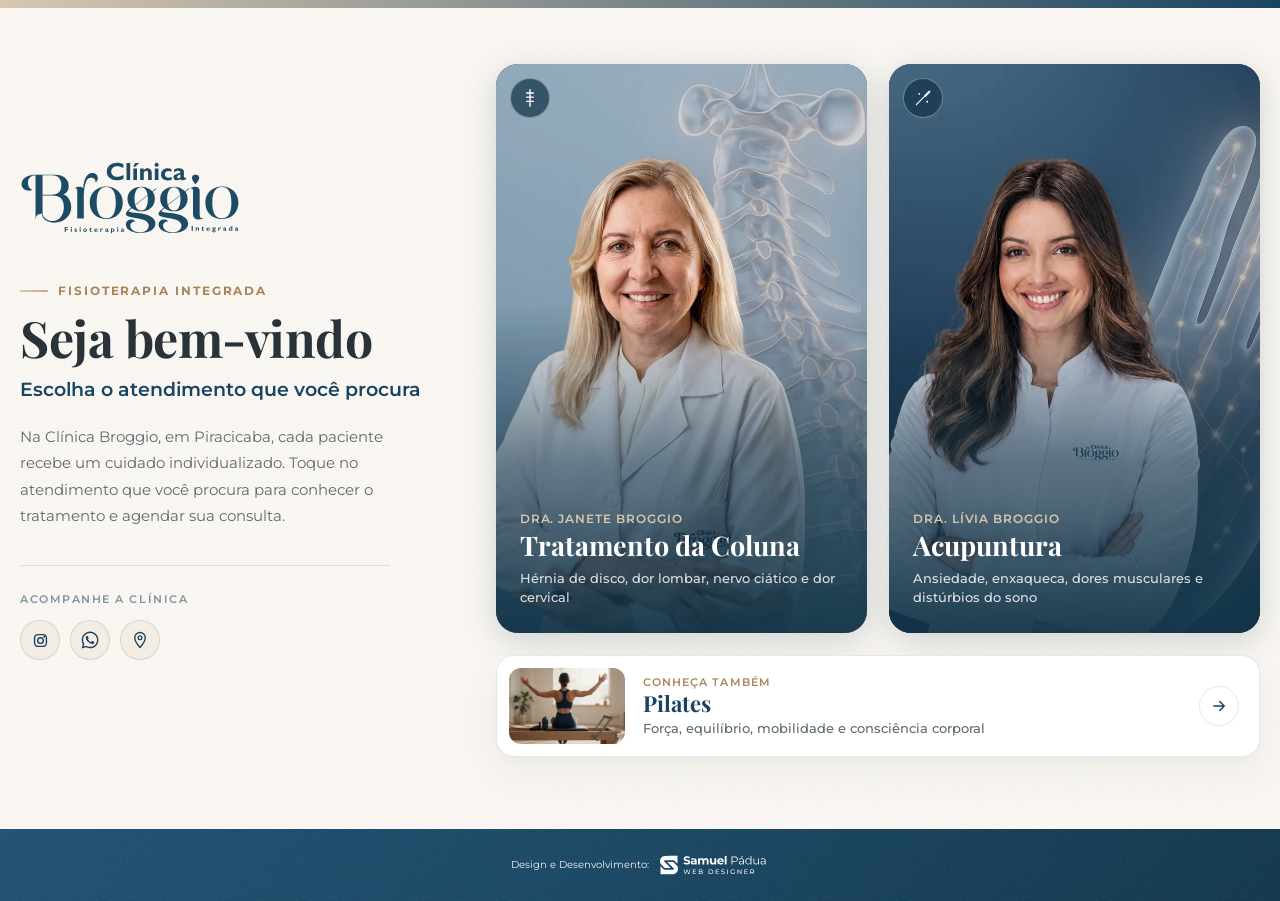
==== commit 37e1f2f3: "fix: ajustes de imagens e botões após revisão - Nova foto do nervo ciático (a anterior tinha anomali" ====
--- a/index.html
+++ b/index.html
@@ -128,7 +128,7 @@
         <a href="pilates/" class="pt-mini">
           <picture>
             <source srcset="assets/img/portal/portal-pilates.webp" type="image/webp">
-            <img src="assets/img/portal/portal-pilates.jpg" class="pt-mini-img" width="640" height="400" alt="Aluna em exercício no reformer, orientada por fisioterapeuta">
+            <img src="assets/img/portal/portal-pilates.jpg" class="pt-mini-img" width="640" height="400" alt="Aluna de costas no reformer, com os braços abertos, no estúdio de Pilates">
           </picture>
           <span class="pt-mini-text">
             <span class="pt-mini-kicker">Conheça também</span>
--- a/assets/css/style.css
+++ b/assets/css/style.css
@@ -241,7 +241,7 @@
   align-items: center;
   justify-content: center;
   gap: 16px;
-  background: linear-gradient(115deg, #245A7D, #123448);
+  background: linear-gradient(115deg, #245A7D, #123448) border-box;
   border: 1px solid rgba(25, 68, 97, 0.1);
   box-shadow: 0 6px 18px rgba(18, 52, 72, 0.16), inset 0 1px rgba(255, 255, 255, 0.15);
   overflow: hidden;
@@ -673,7 +673,7 @@
 
 /* Variante champagne (destaques premium, ex.: cross-sell) */
 .btn-cta--accent {
-  background: linear-gradient(115deg, #D4B994, var(--accent-dark));
+  background: linear-gradient(115deg, #D4B994, var(--accent-dark)) border-box;
   color: var(--dark);
   border-color: rgba(168, 134, 92, 0.35);
   text-shadow: none;
@@ -943,7 +943,7 @@
   right: max(24px, env(safe-area-inset-right));
   width: 60px;
   height: 60px;
-  background: linear-gradient(135deg, #245A7D, #123448);
+  background: linear-gradient(135deg, #245A7D, #123448) border-box;
   border-radius: 50%;
   display: flex;
   align-items: center;
--- a/assets/css/portal.css
+++ b/assets/css/portal.css
@@ -157,7 +157,7 @@
 
 .pt-social-btn:hover {
   color: var(--white);
-  background: var(--gradient);
+  background: var(--gradient) border-box;
   border-color: transparent;
   transform: translateY(-2px);
 }
@@ -357,7 +357,7 @@
 
 .pt-mini:hover .pt-mini-arrow {
   color: var(--white);
-  background: var(--gradient);
+  background: var(--gradient) border-box;
   border-color: transparent;
   transform: translateX(3px);
 }
